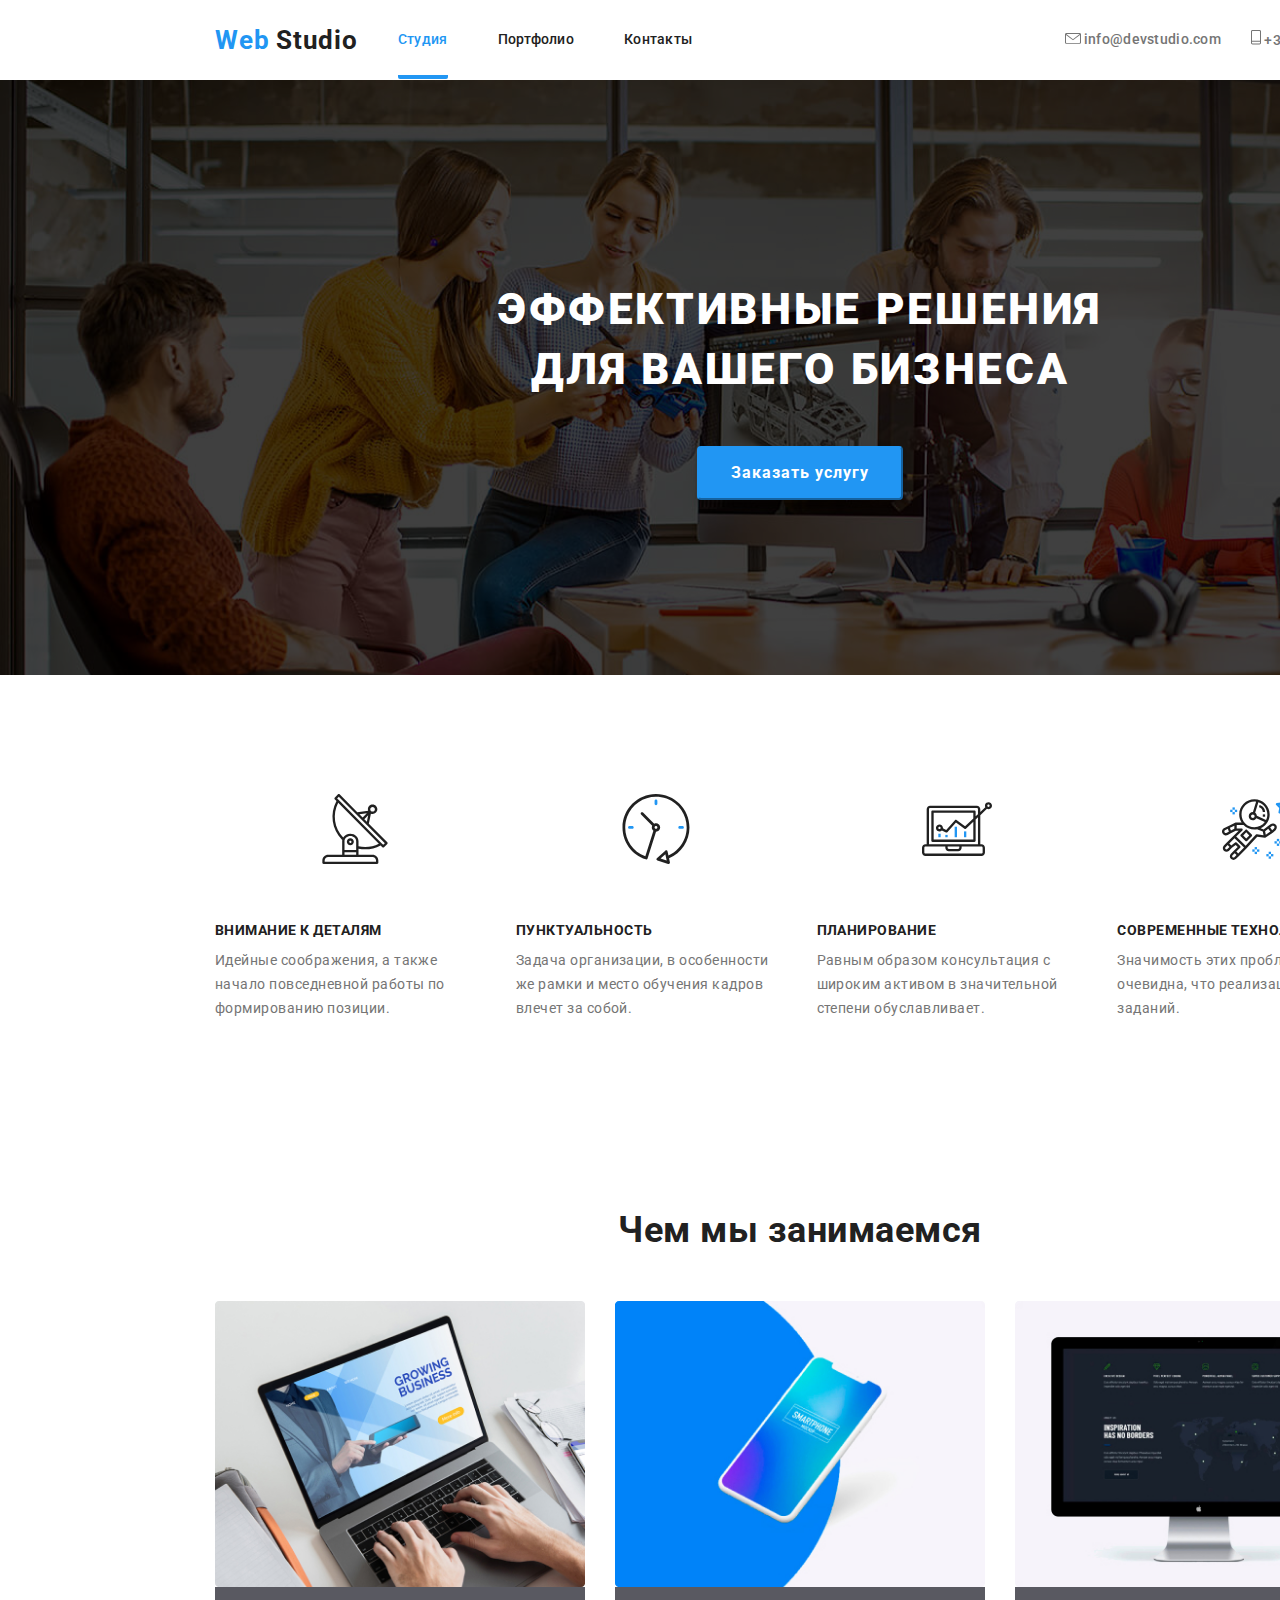
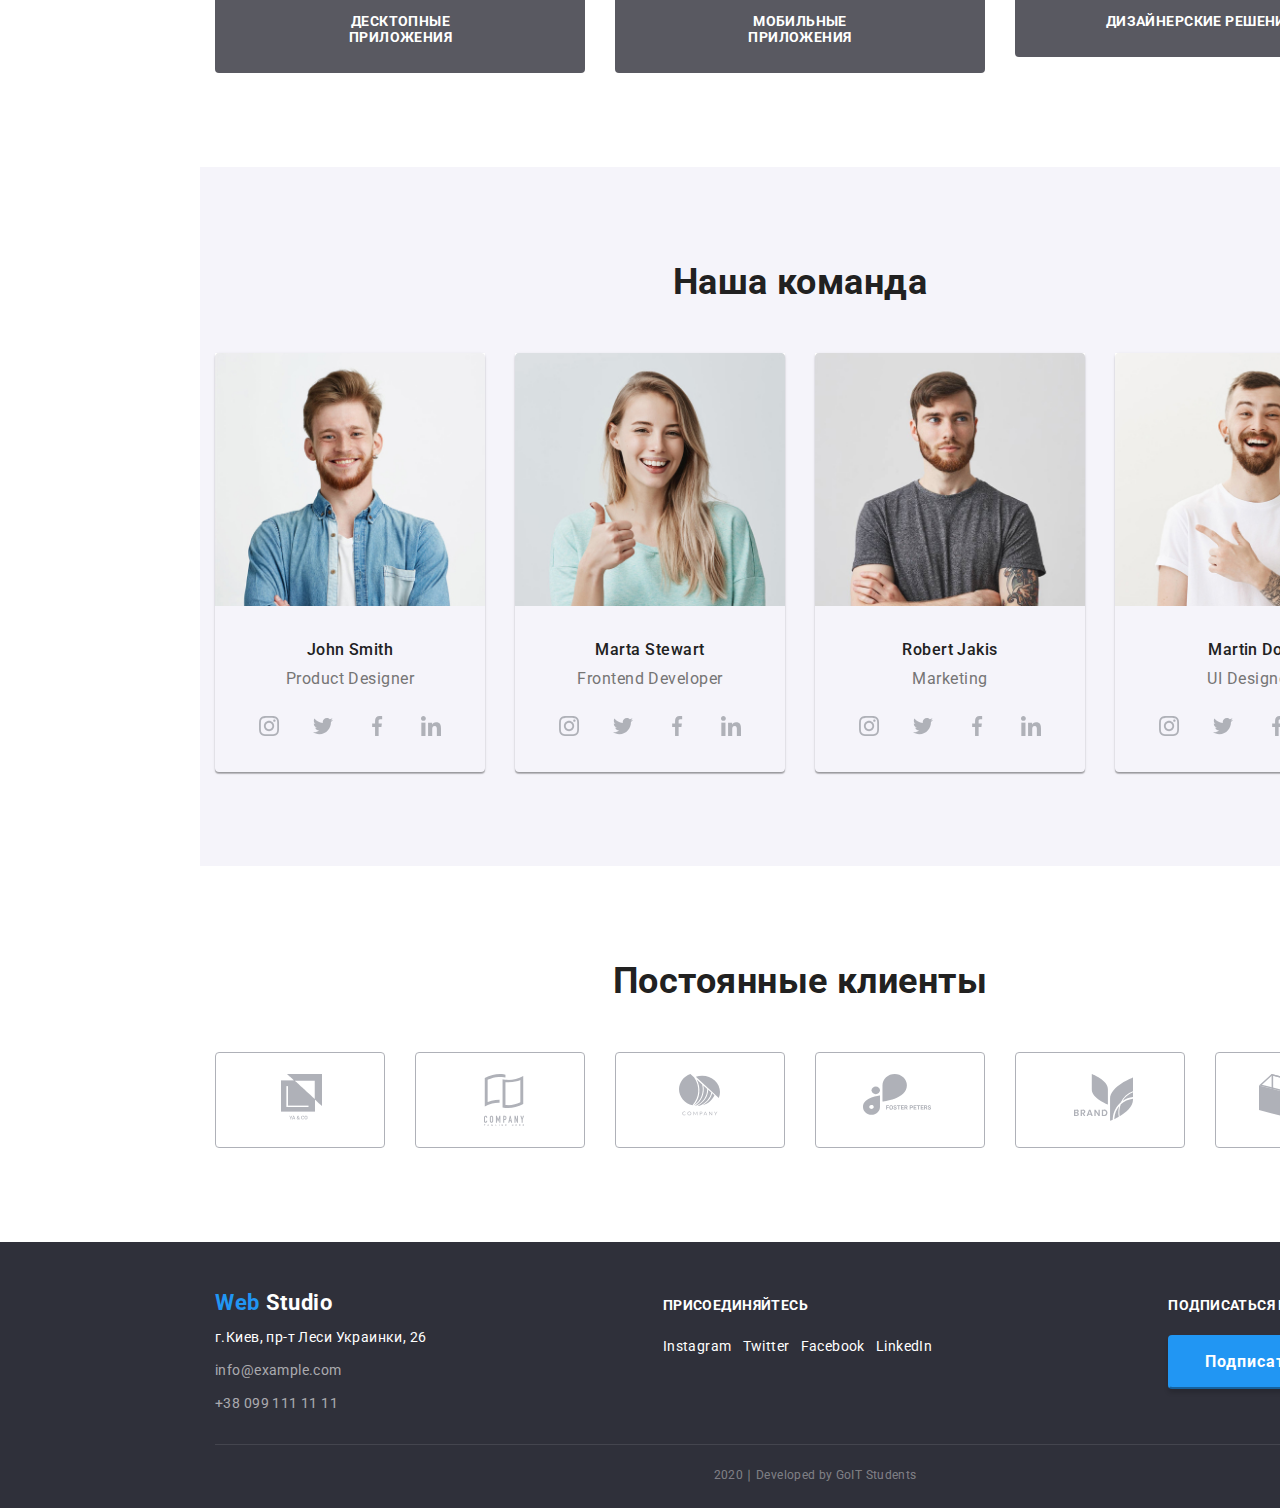
==== index.html @ 6ed309cd "Клонирует дз3" ====
<!DOCTYPE html>
<html lang="ru">
  <head>
    <meta charset="UTF-8" />
    <meta name="viewport" content="width=device-width, initial-scale=1.0" />
    <title>Web Studio v.1</title>
    <link
      href="https://fonts.googleapis.com/css2?family=Raleway:wght@700&family=Roboto:wght@400;500;700&display=swap"
      rel="stylesheet"
    />
    <link
      rel="stylesheet"
      href="https://cdnjs.cloudflare.com/ajax/libs/modern-normalize/0.6.0/modern-normalize.min.css"
    />
    <link rel="stylesheet" href="./css/common.css" />
    <link rel="stylesheet" href="./css/style.css" />
  </head>
  <body>
    <!--Шапка сайта-->
    <header>
      <nav class="header-nav">
        <a href="./index.html" class="header-logo">
          <span class="header-logo-web">Web</span
          ><span class="header-logo-studio"> Studio</span>
        </a>
        <ul class="site-nav">
          <li><a href="./index.html" class="link chosen-page">Студия</a></li>
          <li>
            <a href="./portfolio.html" class="link">Портфолио</a>
          </li>
          <li><a href="" class="link">Контакты</a></li>
        </ul>

        <ul class="contacts">
          <li>
            <a
              href="mailto:info@devstudio.com"
              class="contacts-link chosen-page"
            >
              <img src="./images/letter.svg" alt="емейл почта" width="16" />
              info@devstudio.com</a
            >
          </li>

          <li>
            <a href="tel:+380961111111" class="contacts-link">
              <img src="./images/phone.svg" alt="логотип телефона" width="10" />
              +38 096 111 11 11</a
            >
          </li>
        </ul>
      </nav>
    </header>
    <main class="page">
      <!-- Herou -->
      <section class="hero-section">
        <div class="hero-item">
          <h1 class="main-heading">
            Эффективные решения <br />
            для вашего бизнеса
          </h1>
          <button class="hero-button">Заказать услугу</button>
        </div>
      </section>
      <!-- About us-->
      <section class="section about-us-section">
        <h2 class="hidden">Наши преимущества</h2>
        <ul class="about-us-list">
          <li class="about-us-item">
            <div class="about-us-img-box">
              <img
                src="./images/antenna.svg"
                class="about-us-img"
                alt="спутниковая антена"
                width="70"
              />
            </div>
            <h3 class="third-heading">Внимание к деталям</h3>
            <p class="third-heading-par">
              Идейные соображения, а также начало повседневной работы по
              формированию позиции.
            </p>
          </li>
          <li class="about-us-item">
            <div class="about-us-img-box">
              <img
                src="./images/clock.svg"
                class="about-us-img"
                alt="часы"
                width="70"
              />
            </div>
            <h3 class="third-heading">Пунктуальность</h3>
            <p class="third-heading-par">
              Задача организации, в особенности же рамки и место обучения кадров
              влечет за собой.
            </p>
          </li>
          <li class="about-us-item">
            <div class="about-us-img-box">
              <img
                src="./images/diagram.svg"
                class="about-us-img"
                alt="Диаграма на экране ПК"
                width="70"
              />
            </div>
            <h3 class="third-heading">Планирование</h3>
            <p class="third-heading-par">
              Равным образом консультация с широким активом в значительной
              степени обуславливает.
            </p>
          </li>
          <li class="about-us-item">
            <div class="about-us-img-box">
              <img
                src="./images/astronaut.svg"
                class="about-us-img"
                alt="космонавт"
                width="70"
              />
            </div>
            <h3 class="third-heading">Современные технологии</h3>
            <p class="third-heading-par">
              Значимость этих проблем настолько очевидна, что реализация
              плановых заданий.
            </p>
          </li>
        </ul>
      </section>
      <!-- What are we doing?-->
      <section class="section wawd-secton">
        <h2 class="section-heading">Чем мы занимаемся</h2>
        <ul class="worklist">
          <li class="worklist-item">
            <a href=""
              ><img
                src="./images/pc-user.jpg"
                alt="пользователь за ноутбуком"
                width="370"
                class="our-work-img"
            /></a>
            <h3 class="our-work-heading first">Десктопные приложения</h3>
          </li>
          <li class="worklist-item">
            <a href=""
              ><img
                src="./images/smartphone.jpg"
                alt="смартфон"
                width="370"
                class="our-work-img"
            /></a>
            <h3 class="our-work-heading second">Мобильные приложения</h3>
          </li>
          <li class="worklist-item">
            <a href=""
              ><img
                src="./images/monitor-screen.jpg"
                alt="экран компьютера"
                width="370"
                class="our-work-img"
            /></a>
            <h3 class="our-work-heading third">Дизайнерские решения</h3>
          </li>
        </ul>
      </section>
      <!-- Out team-->
      <section class="team-section section">
        <h2 class="section-heading">Наша команда</h2>
        <ul class="team-section-box">
          <li>
            <img
              src="./images/john-smith.jpg"
              alt="фото члена команды"
              width="270px"
            />
            <h3 class="team-member-name">John Smith</h3>
            <p class="team-member-position">Product Designer</p>
            <ul class="social-links-box">
              <li>
                <a href=""
                  ><img
                    class="team-social-link-img"
                    src="./images/instagram.svg"
                    alt="логотип инстаграмма"
                    width="44"
                /></a>
              </li>
              <li>
                <a href=""
                  ><img
                    class="team-social-link-img"
                    class="team-social-link-img"
                    class="team-social-link-img"
                    src="./images/twitter.svg"
                    alt="логотип твиттера"
                    width="44"
                /></a>
              </li>
              <li>
                <a href=""
                  ><img
                    class="team-social-link-img"
                    src="./images/facebook.svg"
                    alt="логотип фейсбука"
                    width="44"
                /></a>
              </li>
              <li>
                <a href=""
                  ><img
                    class="team-social-link-img"
                    src="./images/linkedin.svg"
                    alt="логотип линкедина"
                    width="44"
                /></a>
              </li>
            </ul>
          </li>
          <li>
            <img
              src="./images/marta-stewart.jpg"
              alt="фото члена команды"
              width="270px"
            />
            <h3 class="team-member-name">Marta Stewart</h3>
            <p class="team-member-position">Frontend Developer</p>
            <ul class="social-links-box">
              <li>
                <a href=""
                  ><img
                    class="team-social-link-img"
                    class="team-social-link-img"
                    class="team-social-link-img"
                    src="./images/instagram.svg"
                    alt="логотип инстаграмма"
                    width="44"
                /></a>
              </li>
              <li>
                <a href=""
                  ><img
                    class="team-social-link-img"
                    class="team-social-link-img"
                    class="team-social-link-img"
                    src="./images/twitter.svg"
                    alt="логотип твиттера"
                    width="44"
                /></a>
              </li>
              <li>
                <a href=""
                  ><img
                    class="team-social-link-img"
                    class="team-social-link-img"
                    class="team-social-link-img"
                    src="./images/facebook.svg"
                    alt="логотип фейсбука"
                    width="44"
                /></a>
              </li>
              <li>
                <a href=""
                  ><img
                    class="team-social-link-img"
                    class="team-social-link-img"
                    class="team-social-link-img"
                    src="./images/linkedin.svg"
                    alt="логотип линкедина"
                    width="44"
                /></a>
              </li>
            </ul>
          </li>
          <li>
            <img
              src="./images/robert-jakis.jpg"
              alt="фото члена команды"
              width="270px"
            />
            <h3 class="team-member-name">Robert Jakis</h3>
            <p class="team-member-position">Marketing</p>
            <ul class="social-links-box">
              <li>
                <a href=""
                  ><img
                    class="team-social-link-img"
                    class="team-social-link-img"
                    src="./images/instagram.svg"
                    alt="логотип инстаграмма"
                    width="44"
                /></a>
              </li>
              <li>
                <a href=""
                  ><img
                    class="team-social-link-img"
                    class="team-social-link-img"
                    src="./images/twitter.svg"
                    alt="логотип твиттера"
                    width="44"
                /></a>
              </li>
              <li>
                <a href=""
                  ><img
                    class="team-social-link-img"
                    class="team-social-link-img"
                    src="./images/facebook.svg"
                    alt="логотип фейсбука"
                    width="44"
                /></a>
              </li>
              <li>
                <a href=""
                  ><img
                    class="team-social-link-img"
                    class="team-social-link-img"
                    src="./images/linkedin.svg"
                    alt="логотип линкедина"
                    width="44"
                /></a>
              </li>
            </ul>
          </li>
          <li>
            <img
              src="./images/martin-doe.jpg"
              alt="фото члена команды"
              width="270px"
            />
            <h3 class="team-member-name">Martin Doe</h3>
            <p class="team-member-position">UI Designer</p>
            <ul class="social-links-box">
              <li>
                <a href=""
                  ><img
                    class="team-social-link-img"
                    src="./images/instagram.svg"
                    alt="логотип инстаграмма"
                    width="44"
                /></a>
              </li>
              <li>
                <a href=""
                  ><img
                    class="team-social-link-img"
                    src="./images/twitter.svg"
                    alt="логотип твиттера"
                    width="44"
                /></a>
              </li>
              <li>
                <a href=""
                  ><img
                    class="team-social-link-img"
                    src="./images/facebook.svg"
                    alt="логотип фейсбука"
                    width="44"
                /></a>
              </li>
              <li>
                <a href=""
                  ><img
                    class="team-social-link-img"
                    src="./images/linkedin.svg"
                    alt="логотип линкедина"
                    width="44"
                /></a>
              </li>
            </ul>
          </li>
        </ul>
      </section>
      <!-- Our clients-->
      <section class="section clients-section">
        <h2 class="section-heading">Постоянные клиенты</h2>
        <ul class="clients-box">
          <li>
            <a href="" class="ya-co-client-href"
              ><img
                src="./images/ya-co-logo.png"
                class="client-img"
                alt="логотип компании ya-co"
                width="45"
            /></a>
          </li>
          <li>
            <a href="" class="tagline-client-href"
              ><img
                src="./images/tagline-company.svg"
                class="client-img"
                alt="логотип компании tagline"
                width="40"
            /></a>
          </li>
          <li>
            <a href="" class="unnamed-client-href"
              ><img
                src="./images/unnamed-company.svg"
                class="client-img"
                alt="логотип неизвестной компании"
                width="41"
            /></a>
          </li>
          <li>
            <a href="" class="foster-client-href"
              ><img
                src="./images/foster-peters-logo.svg"
                class="client-img"
                alt="логотип компании foster"
                width="82"
                height="41"
            /></a>
          </li>
          <li>
            <a href="" class="brand-client-href"
              ><img
                src="./images/brand-logo.svg"
                class="client-img"
                alt="логотип компании brand"
                width="59"
            /></a>
          </li>
          <li>
            <a href="" class="rag-line-client-href"
              ><img
                src="./images/rag-line-logo.svg"
                class="client-img"
                alt=" логотип компании tag-line"
                width="88"
            /></a>
          </li>
        </ul>
      </section>
    </main>

    <!-- footer section-->
    <footer class="footer">
      <div class="section">
        <h2 class="hidden">Наши контакты и социальные сети</h2>
        <div class="footer-boxes">
          <div class="footer-boxes-item">
            <a href="./index.html" class="footer-logo">
              <span class="footer-logo-web">Web</span
              ><span class="footer-logo-studio"> Studio</span>
            </a>

            <address class="address">
              г.Киев, пр-т Леси Украинки, 26<br />
              <a href="mailto:info@example.com" class="footer-contacts"
                >info@example.com</a
              >
              <br />
              <a href="tel:+380991111111" class="footer-contacts"
                >+38 099 111 11 11</a
              >
            </address>
          </div>

          <div class="footer-boxes-item">
            <b class="footer-action-request">Присоединяйтесь</b>
            <ul class="address footer-links">
              <li>
                <a href="" class="social-link" aria-label="Ссылка на Инстаграмм"
                  >Instagram</a
                >
              </li>
              <li>
                <a href="" class="social-link" aria-label="Ссылка на Твиттер"
                  >Twitter</a
                >
              </li>
              <li>
                <a href="" class="social-link" aria-label="Ссылка на Фейсбук"
                  >Facebook</a
                >
              </li>
              <li>
                <a href="" class="social-link" aria-label="Ссылка на ЛинкедИн"
                  >LinkedIn</a
                >
              </li>
            </ul>
          </div>

          <div class="footer-boxes-item">
            <b class="footer-action-request">Подписаться на рассылку</b>
            <!-- <a href="" class="button footer-button">Подписаться</a> -->
            <button class="footer-button">
              <div class="footer-btn-box">
                <p class="footer-btn-text">Подписаться</p>
                <img
                  src="./images/logo-send.svg"
                  alt="логотип телеграмма"
                  width="24px"
                  class="telegram-logo"
                />
              </div>
            </button>
          </div>
        </div>
        <p class="copyright copyright-box">
          2020 &#8739; Developed by GoIT Students
        </p>
      </div>
    </footer>
  </body>
</html>
---- css/common.css ----
html {
  box-sizing: border-box;
  width: 1600px;
  margin-right: auto;
  margin-left: auto;
}

*,
*::before,
*::after {
  box-sizing: inherit;
}

:root {
  --primaty-text-color: #212121;
  --second-text-color: #757575;
  --accent-color: #2196f3;
  --background-primaty-color: #e5e5e5;
  --background-second-color: #f5f4fa;
  --white: #ffffff;
  --footer-background: #2f303a;
  --icons-color: #afb1b8;
}

h1,
h2,
h3,
h4,
h5,
h6,
p,
ul {
  margin: 0;
  padding: 0;
}

.hidden {
  display: none;
}

/* разметка для хедера */
.site-nav .link {
  color: var(--primaty-text-color);
}

.contacts-link, .site-nav .link {
 padding-top: 32px;
  padding-bottom: 32px;
}

.site-nav .link:hover,
.site-nav .link:focus {
  color: var(--accent-color);
}

.link {
  text-decoration: none;
}

.header-nav {
  display: flex;
  width: 1200px;
  margin-left: auto;
  margin-right: auto;
  padding-left: 15px;
  padding-right: 15px;
}

.contacts .contacts-link {
  color: var(--second-text-color);
  text-decoration: none;
}

.site-nav,
.contacts {
  display: flex;
  align-items: center;

  font-family: Roboto, sans-serif;
  font-style: normal;
  font-weight: 500;
  font-size: 14px;
  line-height: 1.14;
  letter-spacing: 0.02em;

}
.contacts {
  margin-left: auto;
}

.site-nav {
  margin-left: 40px;
}

.site-nav li:not(:last-child) {
  margin-right: 50px;
}

.contacts .contacts-link:hover,
.contacts .contacts-link:focus {
  color: var(--accent-color);
}

.contacts li:first-child {
  margin-right: 30px;
}
.header-logo {
  margin: 25px 0 24px 0px;
  text-decoration: none;
}

.header-logo-web,
.header-logo-studio {
  font-style: normal;
  font-family: Roboto, sans-serif;
  font-weight: bold;
  font-size: 26px;
  line-height: 1.19;
  letter-spacing: 0.03em;
}

.header-logo-web {
  color: var(--accent-color);
}
.header-logo-studio {
  color: var(--primaty-text-color);
}

.link.chosen-page {
  color: var(--accent-color);
  border-bottom: 4px solid var(--accent-color);
  border-width: width: 60px;;
  border-radius: 2px;
  padding-bottom: 28px;
}

/* Footer */


/* LOGO */
.footer-logo {
  display: inline-block;
  margin-bottom: 10px;
  text-decoration: none;
}

.footer-logo-web,
.footer-logo-studio {
  font-style: normal;
  font-family: Roboto, sans-serif;
  font-weight: bold;
  font-size: 22px;
  line-height: 1.18;
  letter-spacing: 0.03em;
}

.footer-logo-web {
  color: var(--accent-color);
}
.footer-logo-studio {
  color: var(--white)
}

.footer {
  color: #ffffff;
  background-color: var(--footer-background);
}

.footer-contacts {
  display: inline-block;
  color: rgba(255, 255, 255, 0.6);
  text-decoration: none;
  font-style: normal;
   margin-top: 9px;
}

.footer-contacts:hover,
.footer-contacts:focus {
  color: var(--accent-color);
}

.address {
  text-decoration: none;

  font-family: Roboto, sans-serif;
  font-style: normal;
  font-size: 14px;
  line-height: 1.71;
  letter-spacing: 0.03em;
}

.footer-action-request {
  display: block;
  margin-bottom: 21px;

  font-family: Roboto, sans-serif;
  font-style: normal;
  font-weight: bold;
  font-size: 14px;
  line-height: 1.14;
  letter-spacing: 0.03em;
  text-transform: uppercase;
}

.footer-action-request:last-child {
 margin-left: 10px;
}
.social-link {
  color: var(--white);
  text-decoration: none;
}
.social-link:hover,
.social-link:focus {
  color: var(--accent-color);
}

.footer-boxes {
  display: flex;
  padding-bottom: 28px;
  padding-top: 48px;

  align-items: baseline;
  justify-content: space-between;
}

.footer-links {
  display: flex;
  text-align: center;
}

.footer-links > li:not(:last-child) {
  margin-right: 11px;
}

/* footer form */
.footer-form {
  display: flex;
}

.footer-from
.footer-input-filed {
  height: 50px;
}

.footer-input-filed {
  margin-right: 12px;
  width: 270px;
}

/* Кнопка подписаться */

.button {
  background-color: var(--accent-color);
  color: var(--white);
}

.footer-button {
  padding-left: 35px;
  padding-right: 35px;
  text-align: center;

  font-family: Roboto, sans-serif;
  font-style: normal;
  font-weight: bold;
  font-size: 16px;
  line-height: 1.88;
  text-decoration: none;
  letter-spacing: 0.06em;

  border-radius: 4px;
  color: var(--white);
  background: var(--accent-color);
  box-shadow: 0px 4px 4px rgba(0, 0, 0, 0.15);
  border-color: var(--accent-color);
}

.footer-button:hover,
.footer-button:focus {
  border-color: var(--accent-color);
  background: var(--footer-background);
  color: var(--accent-color);
  cursor: pointer;
}

.telegram-logo {
  display: inline-block;
  margin-left: 10px;
  /* margin-top: 5px; */
}

.footer-btn-text{
  display: inline-block;
}

.footer-btn-box {
  display: flex;
  padding-top: 9px;
  padding-bottom: 9px;
}

/* Раздел копирайте */
.copyright {
  color: rgba(255, 255, 255, 0.4);
  padding-bottom: 21px;
  padding-top: 18px;

  font-family: Roboto, sans-serif;
  font-style: normal;
  font-size: 12px;
  line-height: 2;
  text-align: center;
  letter-spacing: 0.03em;
}

.copyright-box {
  width: 1200px;
  padding-left: 15px;
  padding-right: 15px;
  border-top: 1px solid rgba(255, 255, 255, 0.1);
}
---- css/style.css ----
ul {
  list-style: none;
}

.page {
  color: var(--primaty-text-color);

  font-family: Roboto, sans-serif;
  font-style: normal;
  font-weight: normal;
  letter-spacing: 0.03em;
}

.button {
  background-color: var(--accent-color);
  color: var(--white);
}

.section {
  width: 1200px;
  margin-left: auto;
  margin-right: auto;
  padding-left: 15px;
  padding-right: 15px;
}

/* H1 */
.hero-item {
  padding-top: 200px;
  padding-bottom: 175px;
}

.main-heading {
  margin-bottom: 46px;

  font-style: normal;
  font-weight: 900;
  font-size: 44px;
  line-height: 1.36;

  text-align: center;
  letter-spacing: 0.06em;
  text-transform: uppercase;

  color: #ffffff;
}

.hero-section {
  width: 100%;
  text-align: center;
  margin-left: auto;
  margin-right: auto;

  background-image: url(../images/Header-img.jpg);
  box-shadow: 0 0 0 300px rgba(0, 0, 0, 0.75) inset;
  background-blend-mode: overlay;
}

.hero-button {
  padding: 10px 32px;

  font-weight: bold;
  font-size: 16px;
  line-height: 1.88;
  text-decoration: none;
  letter-spacing: 0.06em;

  border-radius: 4px;
  color: var(--white);
  background: var(--accent-color);
  box-shadow: 0px 4px 4px rgba(0, 0, 0, 0.15);
  border-color: var(--accent-color);
}

.hero-button:hover,
.hero-button:focus {
  border-color: var(--white);
  background: var(--background-second-color);
  color: var(--accent-color);
  cursor: pointer;
}

/* H2 */
.section-heading {
  margin-bottom: 50px;

  font-weight: bold;
  font-size: 36px;
  line-height: 42px;
  text-align: center;
}

/* H3 */
.third-heading,
.our-work-heading {
  font-weight: bold;
  font-size: 14px;
  line-height: 1.14;
  text-transform: uppercase;
}

.third-heading-par,
.team-member-position {
  color: var(--second-text-color);
}

.third-heading-par {
  font-size: 14px;
  line-height: 1.71;
}

.team-member-position,
.team-member-name {
  font-size: 16px;
  line-height: 1.19;
  text-align: center;
}

.team-section {
  background: var(--background-second-color);
}

/* about us section */
.about-us-section {
  padding-top: 94px;
  padding-bottom: 94px;
}

.about-us-list {
  display: flex;
  justify-content: space-between;
}

.about-us-item {
  width: calc((100% - 87px) / 4);
  /* width: 278px; */
}

.about-us-item .third-heading {
  margin-top: 30px;
  margin-bottom: 10px;
}

.about-us-item:not(:last-child) {
  margin-right: 30px;
}

.about-us-img-box {
  padding: 25px 105px;
}
/* What we are doing */

.worklist {
  display: flex;
  text-align: center;
}
.worklist-item {
  /* width: calc((100% - 60px) / 3); */
  border-radius: 4px;
}

.worklist-item:not(:last-child) {
  margin-right: 30px;
}

.our-work-heading {
  color: var(--white);
  background: rgba(47, 48, 58, 0.8);
  border-bottom-left-radius: 4px;
  border-bottom-right-radius: 4px;
  letter-spacing: 0.03em;
}

.our-work-heading.first {
  padding: 27px 82px 27px 83px;
}
.our-work-heading.second {
  padding: 27px 85px;
}
.our-work-heading.third {
  padding: 27px 90px;
}

.wawd-secton {
  padding-top: 94px;
  padding-bottom: 94px;
}

.our-work-img {
  display: block;
}

/* Our team section */

.team-section-box {
  display: flex;
  padding-bottom: 94px;
}

.team-section-box > li {
  box-shadow: 0px 2px 1px rgba(0, 0, 0, 0.2), 0px 1px 1px rgba(0, 0, 0, 0.14),
    0px 1px 3px rgba(0, 0, 0, 0.12);
  border-radius: 4px;
}

.team-section-box > li {
  width: calc((100% - 90px) / 4);
}

.team-section-box > li:not(:last-child) {
  margin-right: 30px;
}
.social-links-box {
  display: flex;
  justify-content: center;
  padding-bottom: 24px;
}

.social-links-box li:hover {
  background-color: var(--accent-color);
  border: 1px solid outset;
  border-radius: 30px;
}

.social-links-box li:not(:last-child) {
  margin-right: 10px;
}

.team-member-name {
  font-weight: 500;
  margin-top: 30px;
  margin-bottom: 10px;
}

.team-member-position {
  margin-bottom: 16px;
}

.team-section .section-heading {
  padding-top: 94px;
}

/* OUR CLIENTS */

.clients-section .section-heading {
  padding-top: 94px;
}

.clients-box {
  display: flex;
  padding-bottom: 94px;
}
.clients-box > li {
  width: calc((100% - 150px) / 6);
  border: 1px solid #afb1b8;
  border-radius: 4px;
}
.clients-box li:not(:last-child) {
  margin-right: 30px;
}

.clients-box > li:hover {
  border: 1px solid var(--accent-color);
}

.team-social-link-img {
  display: block;
}

/* Коробочки для логотипов наших клиентов */

.clients-box a {
  display: block;
  padding-top: 21px;
  padding-bottom: 21px;
}
.clients-box img {
  display: block;
}
.ya-co-client-href {
  padding-left: 65px;
  padding-right: 66px;
}

.tagline-client-href {
  padding-left: 68px;
  padding-right: 67px;
}
.unnamed-client-href {
  padding-left: 63px;
  padding-right: 71px;
}
.foster-client-href {
  padding-left: 47px;
  padding-right: 46px;
}
.brand-client-href {
  padding-left: 58px;
  padding-right: 58px;
}

.rag-line-client-href {
  padding-left: 43px;
  padding-right: 43px;
}
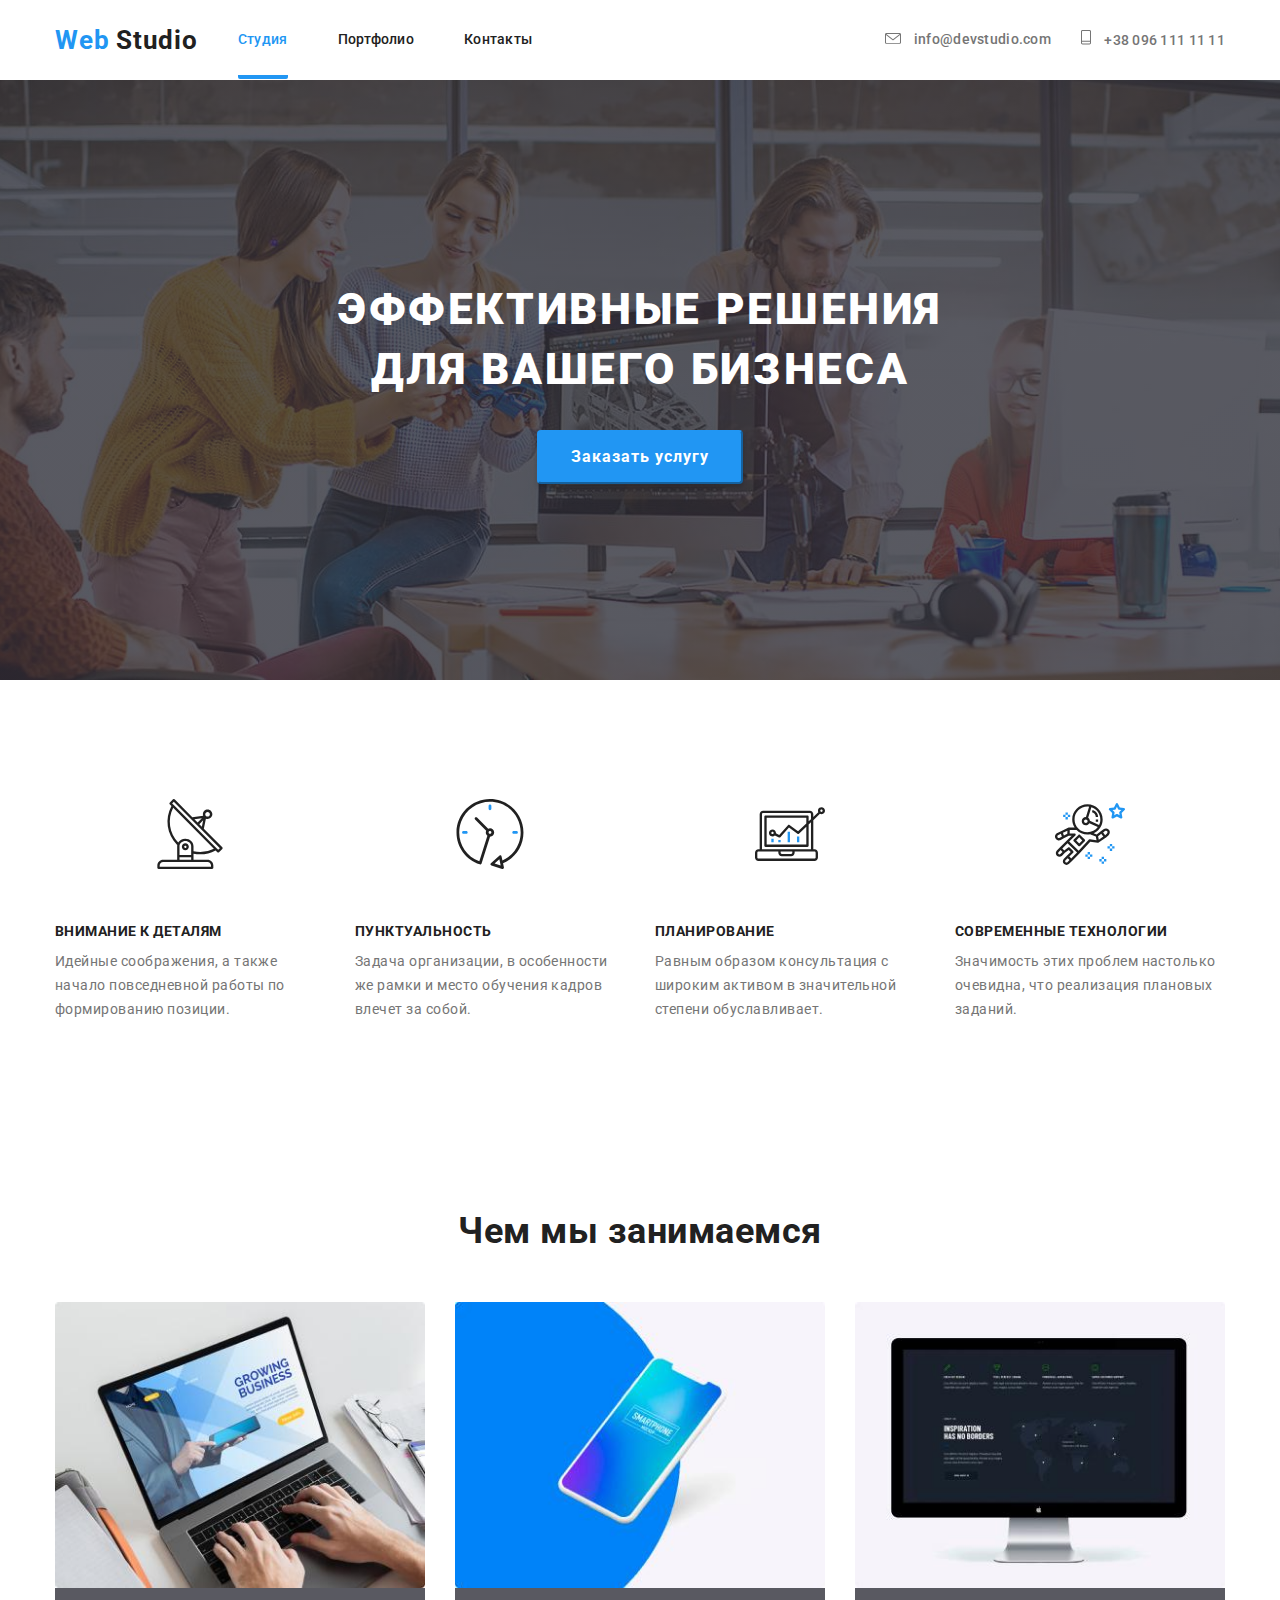
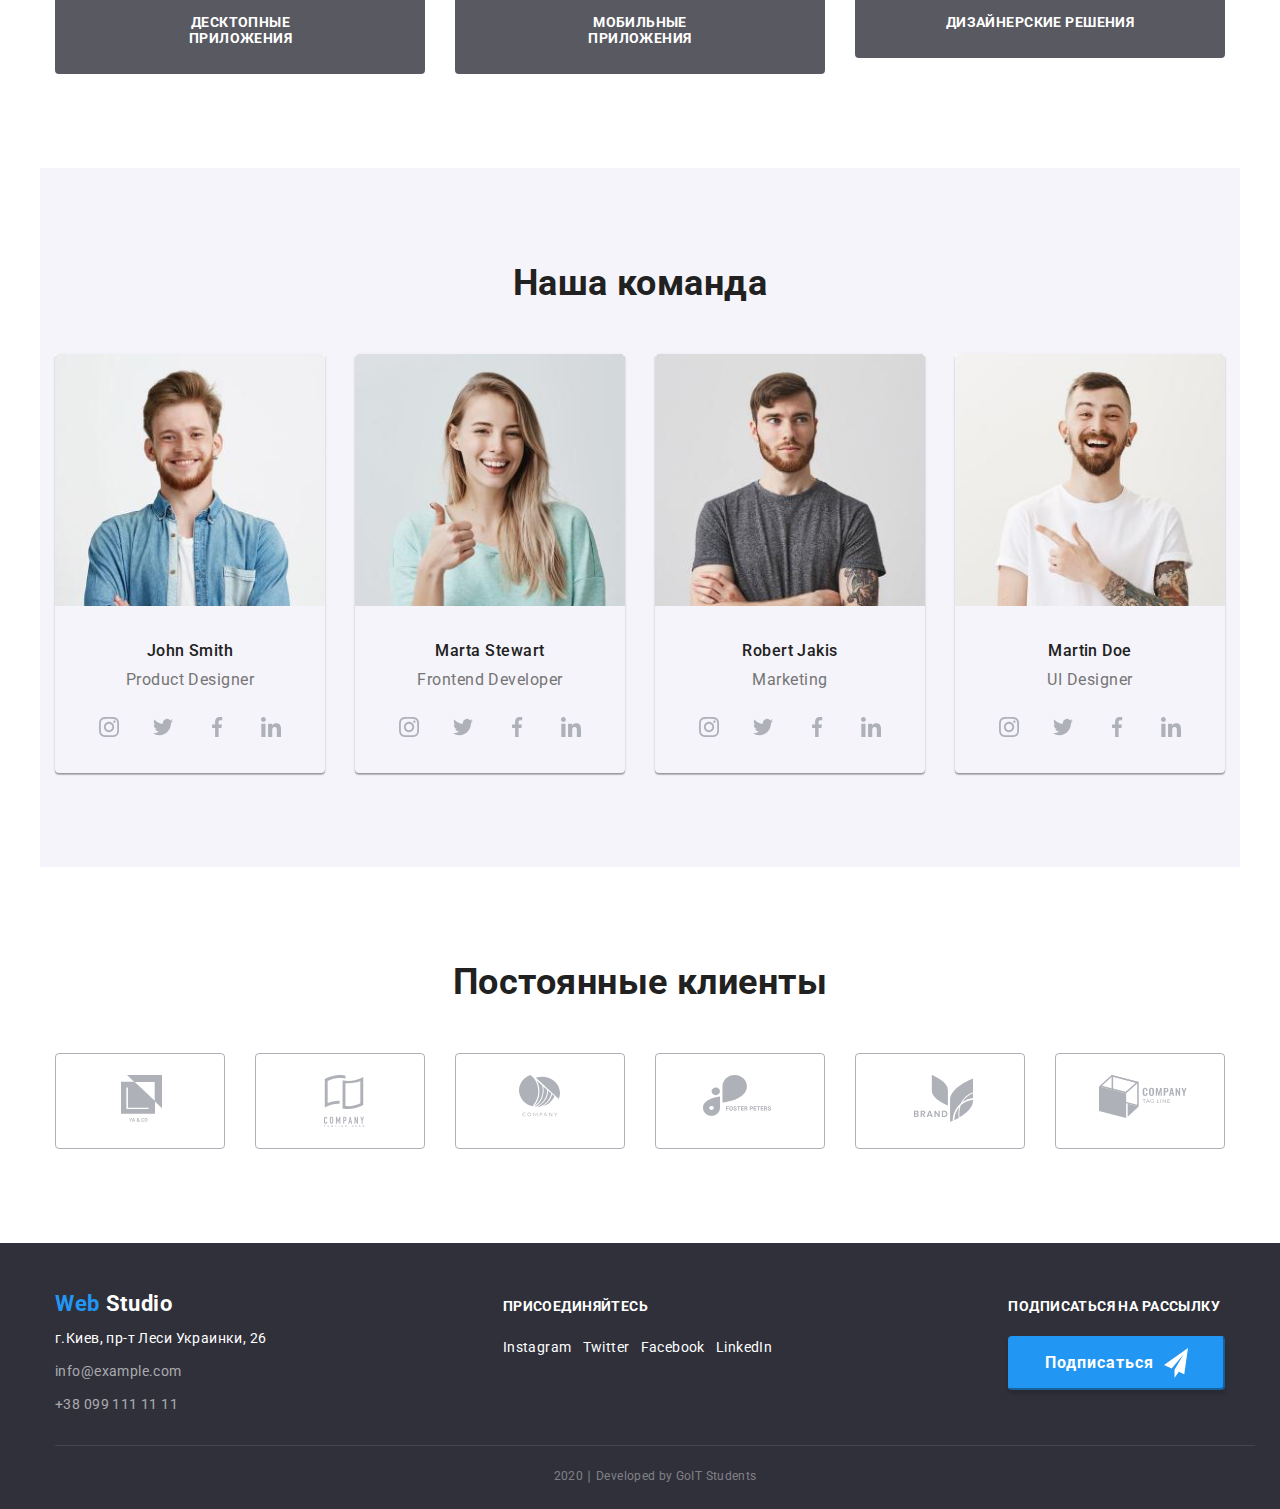
==== commit e7166f99: "добавляет сделаные иконки и фон для хедера, героя и секции преимуществ" ====
--- a/index.html
+++ b/index.html
@@ -35,16 +35,14 @@
           <li>
             <a
               href="mailto:info@devstudio.com"
-              class="contacts-link chosen-page"
+              class="contacts-link email-logo"
             >
-              <img src="./images/letter.svg" alt="емейл почта" width="16" />
               info@devstudio.com</a
             >
           </li>
 
           <li>
-            <a href="tel:+380961111111" class="contacts-link">
-              <img src="./images/phone.svg" alt="логотип телефона" width="10" />
+            <a href="tel:+380961111111" class="contacts-link phone-logo">
               +38 096 111 11 11</a
             >
           </li>
@@ -67,60 +65,60 @@
         <h2 class="hidden">Наши преимущества</h2>
         <ul class="about-us-list">
           <li class="about-us-item">
-            <div class="about-us-img-box">
+            <!-- <div class="about-us-img-box">
               <img
                 src="./images/antenna.svg"
                 class="about-us-img"
                 alt="спутниковая антена"
                 width="70"
               />
-            </div>
-            <h3 class="third-heading">Внимание к деталям</h3>
+            </div> -->
+            <h3 class="third-heading antenna">Внимание к деталям</h3>
             <p class="third-heading-par">
               Идейные соображения, а также начало повседневной работы по
               формированию позиции.
             </p>
           </li>
           <li class="about-us-item">
-            <div class="about-us-img-box">
+            <!-- <div class="about-us-img-box">
               <img
                 src="./images/clock.svg"
                 class="about-us-img"
                 alt="часы"
                 width="70"
               />
-            </div>
-            <h3 class="third-heading">Пунктуальность</h3>
+            </div> -->
+            <h3 class="third-heading clock">Пунктуальность</h3>
             <p class="third-heading-par">
               Задача организации, в особенности же рамки и место обучения кадров
               влечет за собой.
             </p>
           </li>
           <li class="about-us-item">
-            <div class="about-us-img-box">
+            <!-- <div class="about-us-img-box">
               <img
                 src="./images/diagram.svg"
                 class="about-us-img"
                 alt="Диаграма на экране ПК"
                 width="70"
               />
-            </div>
-            <h3 class="third-heading">Планирование</h3>
+            </div> -->
+            <h3 class="third-heading diagram">Планирование</h3>
             <p class="third-heading-par">
               Равным образом консультация с широким активом в значительной
               степени обуславливает.
             </p>
           </li>
           <li class="about-us-item">
-            <div class="about-us-img-box">
+            <!-- <div class="about-us-img-box">
               <img
                 src="./images/astronaut.svg"
                 class="about-us-img"
                 alt="космонавт"
                 width="70"
               />
-            </div>
-            <h3 class="third-heading">Современные технологии</h3>
+            </div> -->
+            <h3 class="third-heading astronaut">Современные технологии</h3>
             <p class="third-heading-par">
               Значимость этих проблем настолько очевидна, что реализация
               плановых заданий.
@@ -379,7 +377,7 @@
           <li>
             <a href="" class="ya-co-client-href"
               ><img
-                src="./images/ya-co-logo.png"
+                src="./images/ya-co-logo.svg"
                 class="client-img"
                 alt="логотип компании ya-co"
                 width="45"
--- a/css/common.css
+++ b/css/common.css
@@ -1,6 +1,6 @@
 html {
   box-sizing: border-box;
-  width: 1600px;
+  /* width: 1600px; */
   margin-right: auto;
   margin-left: auto;
 }
@@ -48,6 +48,35 @@
   padding-bottom: 32px;
 }
 
+.contacts-link::before {
+  display: inline-block;
+  content: "";
+   background-size: contain;
+  margin-right: 10px;
+  background-repeat: no-repeat;
+}
+
+/* мелкие значки письма и телефона в хедере около контактов */
+.email-logo::before {
+  width: 16px;
+  height: 11px;
+  background-image: url('../images/letter.svg');
+}
+
+.phone-logo::before {
+  width: 10px;
+  height: 15px;
+  background-image: url('../images/phone.svg');
+}
+/* костыль для эффекта ховера ковнерта и телефона в хедере */
+.email-logo:hover::before {
+  background-image: url('../images/letter-hover.svg');
+}
+
+.phone-logo:hover::before {
+  background-image: url('../images/phone-hover.svg');
+}
+
 .site-nav .link:hover,
 .site-nav .link:focus {
   color: var(--accent-color);
--- a/css/style.css
+++ b/css/style.css
@@ -27,11 +27,11 @@
 /* H1 */
 .hero-item {
   padding-top: 200px;
-  padding-bottom: 175px;
+  /*padding-bottom: 175px; */
 }
 
 .main-heading {
-  margin-bottom: 46px;
+  margin-bottom: 30px;
 
   font-style: normal;
   font-weight: 900;
@@ -46,14 +46,22 @@
 }
 
 .hero-section {
-  width: 100%;
+  max-width: 1600px;
+  height: 600px;
   text-align: center;
   margin-left: auto;
   margin-right: auto;
 
-  background-image: url(../images/Header-img.jpg);
-  box-shadow: 0 0 0 300px rgba(0, 0, 0, 0.75) inset;
-  background-blend-mode: overlay;
+  background-image: linear-gradient(
+      to right,
+      rgba(47, 48, 58, 0.8),
+      rgba(47, 48, 58, 0.8)
+    ),
+    url(../images/Header-img.jpg);
+
+  background-repeat: no-repeat;
+  background-position: center;
+  background-size: cover;
 }
 
 .hero-button {
@@ -109,6 +117,30 @@
   line-height: 1.71;
 }
 
+.third-heading::before {
+  display: block;
+  content: '';
+  width: 270px;
+  height: 120px;
+  margin-bottom: 30px;
+  margin-top: 0;
+  background-repeat: no-repeat;
+  background-position: center;
+}
+
+.antenna::before {
+  background-image: url(../images/antenna.svg);
+}
+.clock::before {
+  background-image: url(../images/clock.svg);
+}
+.diagram::before {
+  background-image: url(../images/diagram.svg);
+}
+.astronaut::before {
+  background-image: url(../images/astronaut.svg);
+}
+
 .team-member-position,
 .team-member-name {
   font-size: 16px;
@@ -137,7 +169,6 @@
 }
 
 .about-us-item .third-heading {
-  margin-top: 30px;
   margin-bottom: 10px;
 }
 
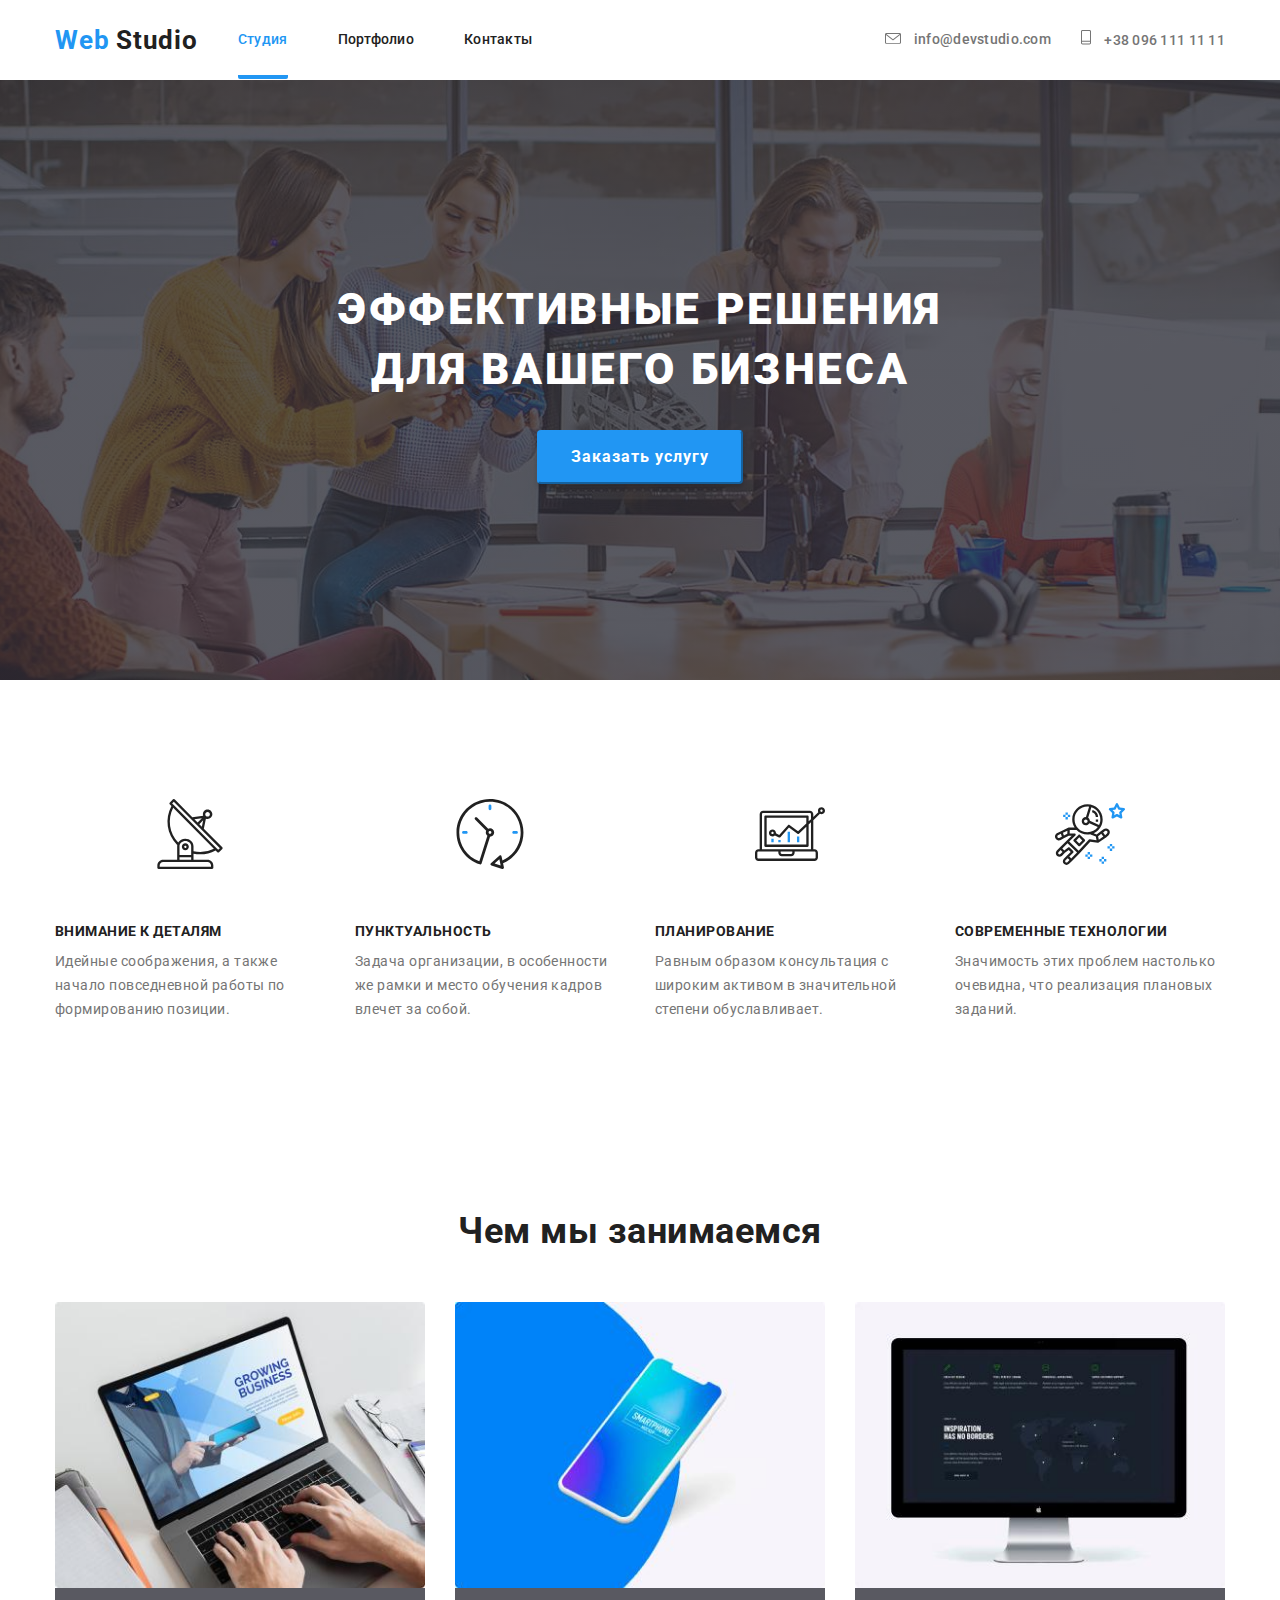
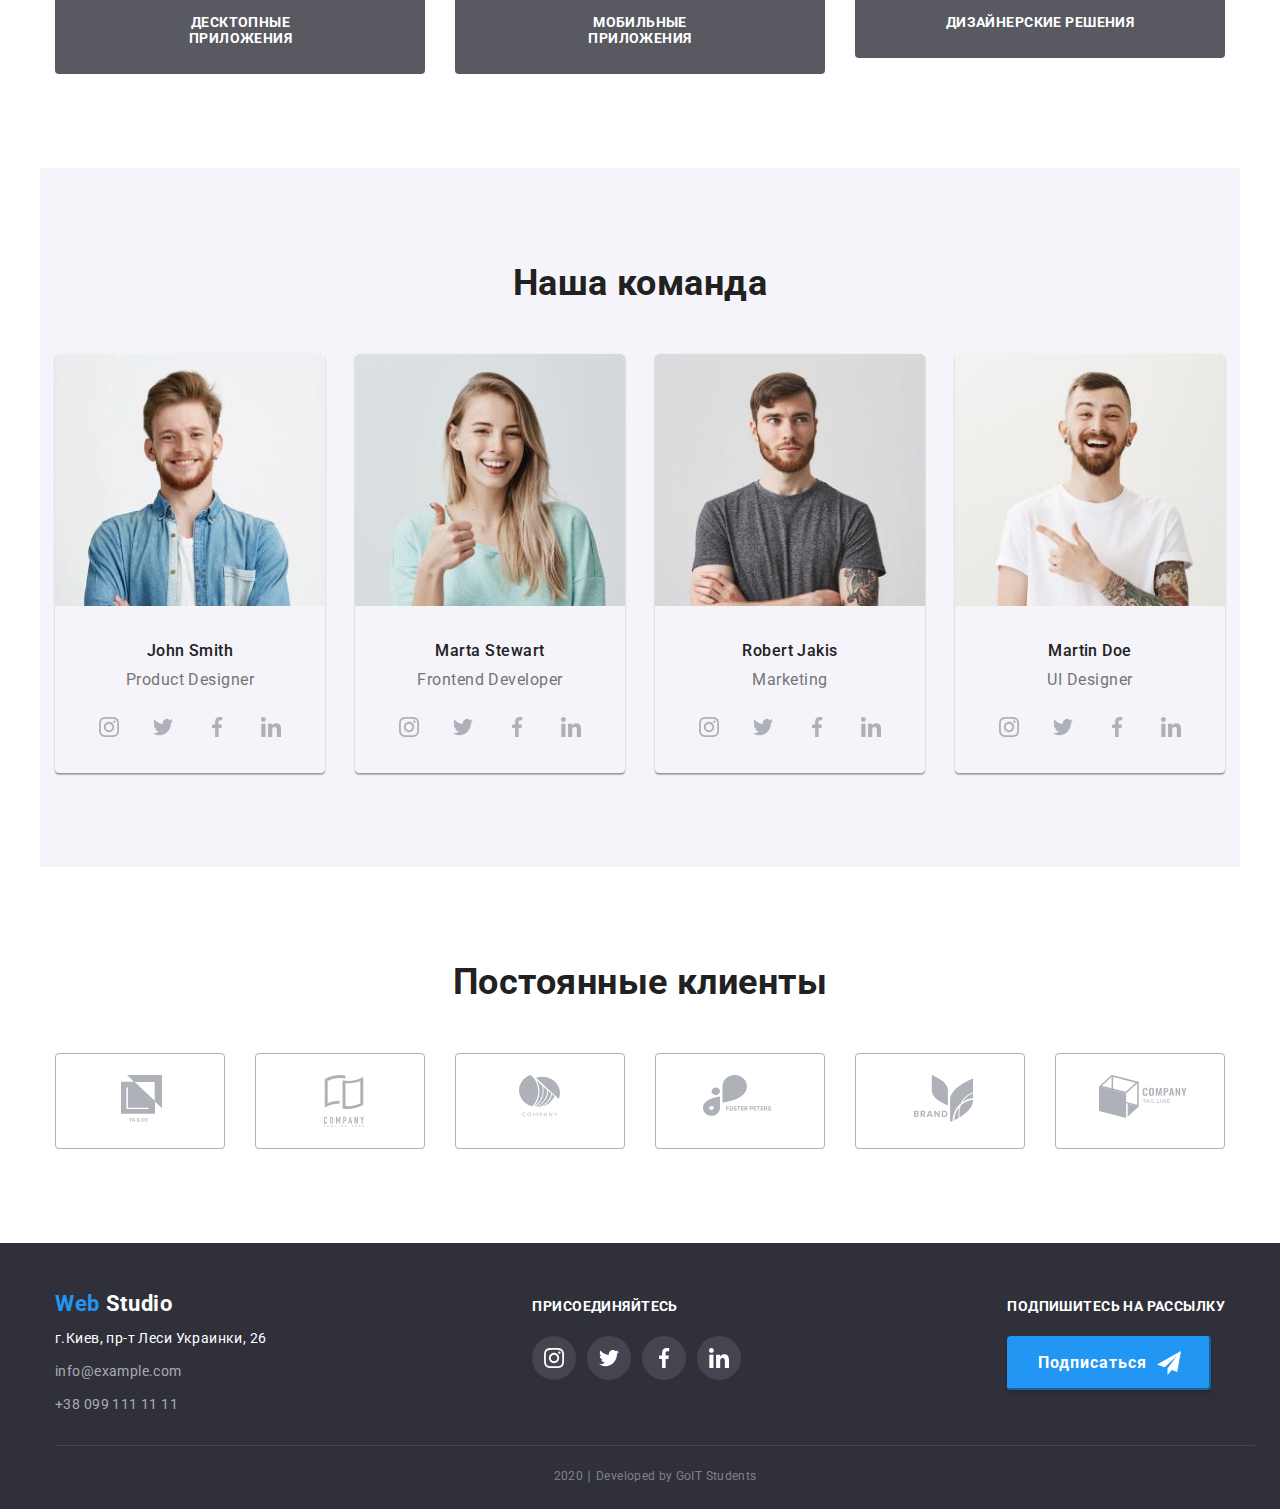
==== commit 7972b1ff: "меняет иконки в футере" ====
--- a/index.html
+++ b/index.html
@@ -460,41 +460,40 @@
             <b class="footer-action-request">Присоединяйтесь</b>
             <ul class="address footer-links">
               <li>
-                <a href="" class="social-link" aria-label="Ссылка на Инстаграмм"
-                  >Instagram</a
-                >
-              </li>
-              <li>
-                <a href="" class="social-link" aria-label="Ссылка на Твиттер"
-                  >Twitter</a
-                >
-              </li>
-              <li>
-                <a href="" class="social-link" aria-label="Ссылка на Фейсбук"
-                  >Facebook</a
-                >
-              </li>
-              <li>
-                <a href="" class="social-link" aria-label="Ссылка на ЛинкедИн"
-                  >LinkedIn</a
-                >
+                <a
+                  href=""
+                  class="social-link footer-inst"
+                  aria-label="Ссылка на Инстаграмм"
+                ></a>
+              </li>
+              <li>
+                <a
+                  href=""
+                  class="social-link footer-twitter"
+                  aria-label="Ссылка на Твиттер"
+                ></a>
+              </li>
+              <li>
+                <a
+                  href=""
+                  class="social-link footer-fb"
+                  aria-label="Ссылка на Фейсбук"
+                ></a>
+              </li>
+              <li>
+                <a
+                  href=""
+                  class="social-link footer-linkedin"
+                  aria-label="Ссылка на ЛинкедИн"
+                ></a>
               </li>
             </ul>
           </div>
 
           <div class="footer-boxes-item">
-            <b class="footer-action-request">Подписаться на рассылку</b>
-            <!-- <a href="" class="button footer-button">Подписаться</a> -->
+            <b class="footer-action-request">Подпишитесь на рассылку</b>
             <button class="footer-button">
-              <div class="footer-btn-box">
-                <p class="footer-btn-text">Подписаться</p>
-                <img
-                  src="./images/logo-send.svg"
-                  alt="логотип телеграмма"
-                  width="24px"
-                  class="telegram-logo"
-                />
-              </div>
+              <p class="footer-btn-text">Подписаться</p>
             </button>
           </div>
         </div>
--- a/css/common.css
+++ b/css/common.css
@@ -51,7 +51,7 @@
 .contacts-link::before {
   display: inline-block;
   content: "";
-   background-size: contain;
+  background-size: contain;
   margin-right: 10px;
   background-repeat: no-repeat;
 }
@@ -102,7 +102,7 @@
 
 .site-nav,
 .contacts {
-  display: flex;
+  display: inline-flex;
   align-items: center;
 
   font-family: Roboto, sans-serif;
@@ -165,7 +165,6 @@
 
 /* Footer */
 
-
 /* LOGO */
 .footer-logo {
   display: inline-block;
@@ -234,6 +233,8 @@
 .footer-action-request:last-child {
  margin-left: 10px;
 }
+
+
 .social-link {
   color: var(--white);
   text-decoration: none;
@@ -253,7 +254,7 @@
 }
 
 .footer-links {
-  display: flex;
+  display: inline-flex;
   text-align: center;
 }
 
@@ -261,6 +262,40 @@
   margin-right: 11px;
 }
 
+.social-link::after {
+  display: inline-block;
+content: "";
+width: 44px;
+height: 44px;
+background:  rgba(255, 255, 255, 0.1 );
+background-size: contain;
+background-position: center;
+background-repeat: no-repeat;
+border-radius: 50%;
+}
+
+.social-link:hover::after {
+  background-color: var(--accent-color);
+}
+
+.footer-inst::after {
+background-image: url(../images/instagram-for-footer.svg);
+background-size: 20px 20px;
+
+}
+.footer-fb::after {
+background-image: url(../images/facebook-for-footer.svg);
+background-size: 20px 20px;
+}
+.footer-twitter::after {
+background-image: url(../images/twitter-for-footer.svg);
+background-size: 20px 20px;
+
+}
+.footer-linkedin::after {
+  background-size: 20px 20px;
+background-image: url(../images/linkedin-for-footer.svg);
+}
 /* footer form */
 .footer-form {
   display: flex;
@@ -284,9 +319,13 @@
 }
 
 .footer-button {
-  padding-left: 35px;
-  padding-right: 35px;
-  text-align: center;
+  padding-left: 29px;
+  padding-right: 28px;
+  
+  display: inline-flex;
+  align-items: center;
+  padding-top: 10px;
+  padding-bottom: 10px;
 
   font-family: Roboto, sans-serif;
   font-style: normal;
@@ -311,23 +350,18 @@
   cursor: pointer;
 }
 
-.telegram-logo {
-  display: inline-block;
+.footer-button::after {
+  content: "";
+  background-image: url(../images/logo-send.svg);
+  background-size: contain;
+  background-repeat: no-repeat;
+  width: 24px;
+  height: 24px;
   margin-left: 10px;
-  /* margin-top: 5px; */
-}
-
-.footer-btn-text{
-  display: inline-block;
-}
-
-.footer-btn-box {
-  display: flex;
-  padding-top: 9px;
-  padding-bottom: 9px;
-}
-
-/* Раздел копирайте */
+  
+}
+
+/* Раздел копирайт */
 .copyright {
   color: rgba(255, 255, 255, 0.4);
   padding-bottom: 21px;
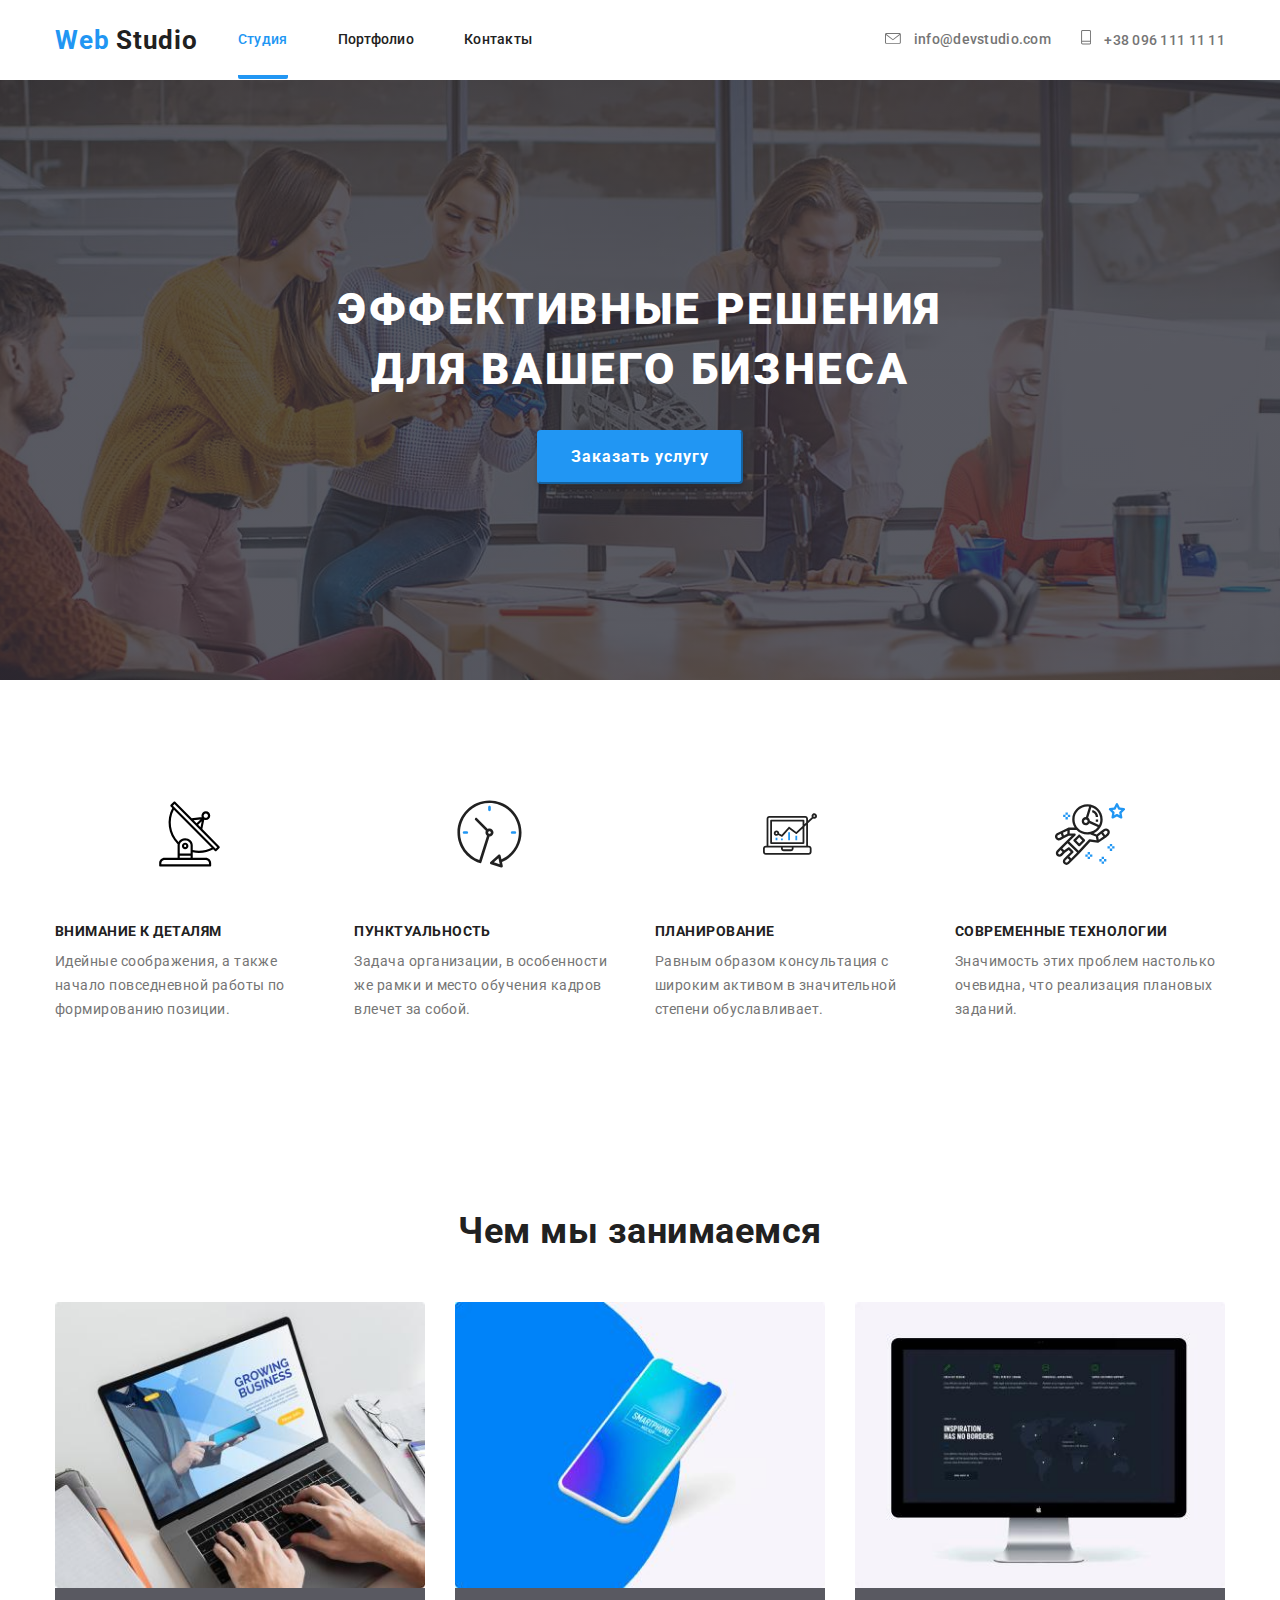
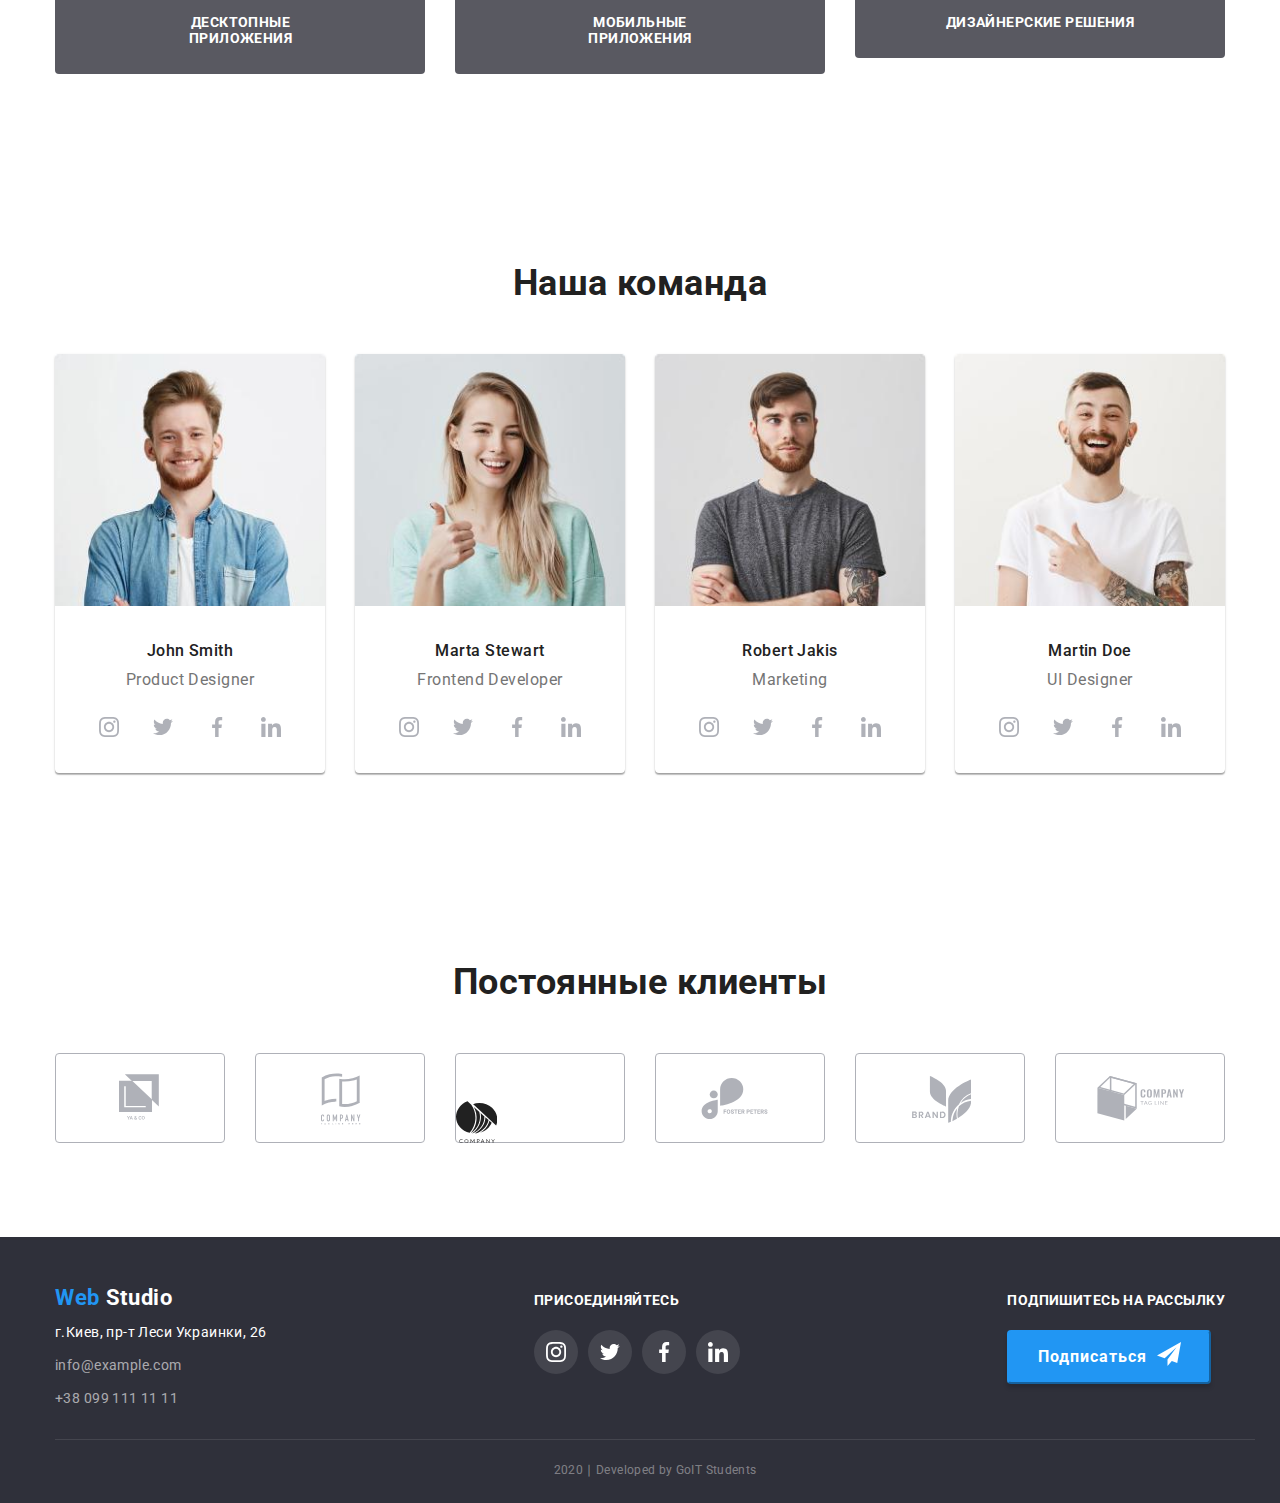
==== commit f7650a28: "добавляет спрайты иконок" ====
--- a/index.html
+++ b/index.html
@@ -33,17 +33,21 @@
 
         <ul class="contacts">
           <li>
-            <a
-              href="mailto:info@devstudio.com"
-              class="contacts-link email-logo"
+            <a href="mailto:info@devstudio.com" class="contacts-link">
+              <svg class="icon-letter-logo" width="16px" height="11px">
+                <use href="./images/symbol-defs.svg#icon-letter"></use>
+              </svg>
+
+              <span>info@devstudio.com</span></a
             >
-              info@devstudio.com</a
-            >
-          </li>
-
-          <li>
-            <a href="tel:+380961111111" class="contacts-link phone-logo">
-              +38 096 111 11 11</a
+          </li>
+
+          <li>
+            <a href="tel:+380961111111" class="contacts-link">
+              <svg class="icon-phone-logo" width="10px" height="15px">
+                <use href="./images/symbol-defs.svg#icon-phone"></use>
+              </svg>
+              <span>+38 096 111 11 11</span></a
             >
           </li>
         </ul>
@@ -65,14 +69,11 @@
         <h2 class="hidden">Наши преимущества</h2>
         <ul class="about-us-list">
           <li class="about-us-item">
-            <!-- <div class="about-us-img-box">
-              <img
-                src="./images/antenna.svg"
-                class="about-us-img"
-                alt="спутниковая антена"
-                width="70"
-              />
-            </div> -->
+            <div class="about-us-img-box antenna-box">
+              <svg class="about-us-list-icon antenna-icon">
+                <use href="./images/symbol-defs.svg#icon-antenna"></use>
+              </svg>
+            </div>
             <h3 class="third-heading antenna">Внимание к деталям</h3>
             <p class="third-heading-par">
               Идейные соображения, а также начало повседневной работы по
@@ -80,14 +81,11 @@
             </p>
           </li>
           <li class="about-us-item">
-            <!-- <div class="about-us-img-box">
-              <img
-                src="./images/clock.svg"
-                class="about-us-img"
-                alt="часы"
-                width="70"
-              />
-            </div> -->
+            <div class="about-us-img-box clock-box">
+              <svg class="about-us-list-icon clock-icon">
+                <use href="./images/symbol-defs.svg#icon-clock"></use>
+              </svg>
+            </div>
             <h3 class="third-heading clock">Пунктуальность</h3>
             <p class="third-heading-par">
               Задача организации, в особенности же рамки и место обучения кадров
@@ -95,14 +93,11 @@
             </p>
           </li>
           <li class="about-us-item">
-            <!-- <div class="about-us-img-box">
-              <img
-                src="./images/diagram.svg"
-                class="about-us-img"
-                alt="Диаграма на экране ПК"
-                width="70"
-              />
-            </div> -->
+            <div class="about-us-img-box diagram-box">
+              <svg class="about-us-list-icon diagram-icon">
+                <use href="./images/symbol-defs.svg#icon-diagram"></use>
+              </svg>
+            </div>
             <h3 class="third-heading diagram">Планирование</h3>
             <p class="third-heading-par">
               Равным образом консультация с широким активом в значительной
@@ -110,14 +105,11 @@
             </p>
           </li>
           <li class="about-us-item">
-            <!-- <div class="about-us-img-box">
-              <img
-                src="./images/astronaut.svg"
-                class="about-us-img"
-                alt="космонавт"
-                width="70"
-              />
-            </div> -->
+            <div class="about-us-img-box astronaut-box">
+              <svg class="about-us-list-icon astronaut-icon">
+                <use href="./images/symbol-defs.svg#icon-astronaut"></use>
+              </svg>
+            </div>
             <h3 class="third-heading astronaut">Современные технологии</h3>
             <p class="third-heading-par">
               Значимость этих проблем настолько очевидна, что реализация
@@ -175,43 +167,33 @@
             <h3 class="team-member-name">John Smith</h3>
             <p class="team-member-position">Product Designer</p>
             <ul class="social-links-box">
-              <li>
-                <a href=""
-                  ><img
-                    class="team-social-link-img"
-                    src="./images/instagram.svg"
-                    alt="логотип инстаграмма"
-                    width="44"
-                /></a>
-              </li>
-              <li>
-                <a href=""
-                  ><img
-                    class="team-social-link-img"
-                    class="team-social-link-img"
-                    class="team-social-link-img"
-                    src="./images/twitter.svg"
-                    alt="логотип твиттера"
-                    width="44"
-                /></a>
-              </li>
-              <li>
-                <a href=""
-                  ><img
-                    class="team-social-link-img"
-                    src="./images/facebook.svg"
-                    alt="логотип фейсбука"
-                    width="44"
-                /></a>
-              </li>
-              <li>
-                <a href=""
-                  ><img
-                    class="team-social-link-img"
-                    src="./images/linkedin.svg"
-                    alt="логотип линкедина"
-                    width="44"
-                /></a>
+              <li class="social-links-box-item">
+                <a href="" class="link-icon-box">
+                  <svg class="social-link-icon">
+                    <use href="./images/symbol-defs.svg#icon-instagram"></use>
+                  </svg>
+                </a>
+              </li>
+              <li class="social-links-box-item">
+                <a href="" class="link-icon-box">
+                  <svg class="social-link-icon">
+                    <use href="./images/symbol-defs.svg#icon-twitter"></use>
+                  </svg>
+                </a>
+              </li>
+              <li class="social-links-box-item">
+                <a href="" class="link-icon-box">
+                  <svg class="social-link-icon">
+                    <use href="./images/symbol-defs.svg#icon-facebook"></use>
+                  </svg>
+                </a>
+              </li>
+              <li class="social-links-box-item">
+                <a href="" class="link-icon-box">
+                  <svg class="social-link-icon">
+                    <use href="./images/symbol-defs.svg#icon-linkedin"></use>
+                  </svg>
+                </a>
               </li>
             </ul>
           </li>
@@ -224,49 +206,33 @@
             <h3 class="team-member-name">Marta Stewart</h3>
             <p class="team-member-position">Frontend Developer</p>
             <ul class="social-links-box">
-              <li>
-                <a href=""
-                  ><img
-                    class="team-social-link-img"
-                    class="team-social-link-img"
-                    class="team-social-link-img"
-                    src="./images/instagram.svg"
-                    alt="логотип инстаграмма"
-                    width="44"
-                /></a>
-              </li>
-              <li>
-                <a href=""
-                  ><img
-                    class="team-social-link-img"
-                    class="team-social-link-img"
-                    class="team-social-link-img"
-                    src="./images/twitter.svg"
-                    alt="логотип твиттера"
-                    width="44"
-                /></a>
-              </li>
-              <li>
-                <a href=""
-                  ><img
-                    class="team-social-link-img"
-                    class="team-social-link-img"
-                    class="team-social-link-img"
-                    src="./images/facebook.svg"
-                    alt="логотип фейсбука"
-                    width="44"
-                /></a>
-              </li>
-              <li>
-                <a href=""
-                  ><img
-                    class="team-social-link-img"
-                    class="team-social-link-img"
-                    class="team-social-link-img"
-                    src="./images/linkedin.svg"
-                    alt="логотип линкедина"
-                    width="44"
-                /></a>
+              <li class="social-links-box-item">
+                <a href="" class="link-icon-box">
+                  <svg class="social-link-icon">
+                    <use href="./images/symbol-defs.svg#icon-instagram"></use>
+                  </svg>
+                </a>
+              </li>
+              <li class="social-links-box-item">
+                <a href="" class="link-icon-box">
+                  <svg class="social-link-icon">
+                    <use href="./images/symbol-defs.svg#icon-twitter"></use>
+                  </svg>
+                </a>
+              </li>
+              <li class="social-links-box-item">
+                <a href="" class="link-icon-box">
+                  <svg class="social-link-icon">
+                    <use href="./images/symbol-defs.svg#icon-facebook"></use>
+                  </svg>
+                </a>
+              </li>
+              <li class="social-links-box-item">
+                <a href="" class="link-icon-box">
+                  <svg class="social-link-icon">
+                    <use href="./images/symbol-defs.svg#icon-linkedin"></use>
+                  </svg>
+                </a>
               </li>
             </ul>
           </li>
@@ -279,45 +245,33 @@
             <h3 class="team-member-name">Robert Jakis</h3>
             <p class="team-member-position">Marketing</p>
             <ul class="social-links-box">
-              <li>
-                <a href=""
-                  ><img
-                    class="team-social-link-img"
-                    class="team-social-link-img"
-                    src="./images/instagram.svg"
-                    alt="логотип инстаграмма"
-                    width="44"
-                /></a>
-              </li>
-              <li>
-                <a href=""
-                  ><img
-                    class="team-social-link-img"
-                    class="team-social-link-img"
-                    src="./images/twitter.svg"
-                    alt="логотип твиттера"
-                    width="44"
-                /></a>
-              </li>
-              <li>
-                <a href=""
-                  ><img
-                    class="team-social-link-img"
-                    class="team-social-link-img"
-                    src="./images/facebook.svg"
-                    alt="логотип фейсбука"
-                    width="44"
-                /></a>
-              </li>
-              <li>
-                <a href=""
-                  ><img
-                    class="team-social-link-img"
-                    class="team-social-link-img"
-                    src="./images/linkedin.svg"
-                    alt="логотип линкедина"
-                    width="44"
-                /></a>
+              <li class="social-links-box-item">
+                <a href="" class="link-icon-box">
+                  <svg class="social-link-icon">
+                    <use href="./images/symbol-defs.svg#icon-instagram"></use>
+                  </svg>
+                </a>
+              </li>
+              <li class="social-links-box-item">
+                <a href="" class="link-icon-box">
+                  <svg class="social-link-icon">
+                    <use href="./images/symbol-defs.svg#icon-twitter"></use>
+                  </svg>
+                </a>
+              </li>
+              <li class="social-links-box-item">
+                <a href="" class="link-icon-box">
+                  <svg class="social-link-icon">
+                    <use href="./images/symbol-defs.svg#icon-facebook"></use>
+                  </svg>
+                </a>
+              </li>
+              <li class="social-links-box-item">
+                <a href="" class="link-icon-box">
+                  <svg class="social-link-icon">
+                    <use href="./images/symbol-defs.svg#icon-linkedin"></use>
+                  </svg>
+                </a>
               </li>
             </ul>
           </li>
@@ -330,41 +284,33 @@
             <h3 class="team-member-name">Martin Doe</h3>
             <p class="team-member-position">UI Designer</p>
             <ul class="social-links-box">
-              <li>
-                <a href=""
-                  ><img
-                    class="team-social-link-img"
-                    src="./images/instagram.svg"
-                    alt="логотип инстаграмма"
-                    width="44"
-                /></a>
-              </li>
-              <li>
-                <a href=""
-                  ><img
-                    class="team-social-link-img"
-                    src="./images/twitter.svg"
-                    alt="логотип твиттера"
-                    width="44"
-                /></a>
-              </li>
-              <li>
-                <a href=""
-                  ><img
-                    class="team-social-link-img"
-                    src="./images/facebook.svg"
-                    alt="логотип фейсбука"
-                    width="44"
-                /></a>
-              </li>
-              <li>
-                <a href=""
-                  ><img
-                    class="team-social-link-img"
-                    src="./images/linkedin.svg"
-                    alt="логотип линкедина"
-                    width="44"
-                /></a>
+              <li class="social-links-box-item">
+                <a href="" class="link-icon-box">
+                  <svg class="social-link-icon">
+                    <use href="./images/symbol-defs.svg#icon-instagram"></use>
+                  </svg>
+                </a>
+              </li>
+              <li class="social-links-box-item">
+                <a href="" class="link-icon-box">
+                  <svg class="social-link-icon">
+                    <use href="./images/symbol-defs.svg#icon-twitter"></use>
+                  </svg>
+                </a>
+              </li>
+              <li class="social-links-box-item">
+                <a href="" class="link-icon-box">
+                  <svg class="social-link-icon">
+                    <use href="./images/symbol-defs.svg#icon-facebook"></use>
+                  </svg>
+                </a>
+              </li>
+              <li class="social-links-box-item">
+                <a href="" class="link-icon-box">
+                  <svg class="social-link-icon">
+                    <use href="./images/symbol-defs.svg#icon-linkedin"></use>
+                  </svg>
+                </a>
               </li>
             </ul>
           </li>
@@ -374,60 +320,49 @@
       <section class="section clients-section">
         <h2 class="section-heading">Постоянные клиенты</h2>
         <ul class="clients-box">
-          <li>
-            <a href="" class="ya-co-client-href"
-              ><img
-                src="./images/ya-co-logo.svg"
-                class="client-img"
-                alt="логотип компании ya-co"
-                width="45"
-            /></a>
-          </li>
-          <li>
-            <a href="" class="tagline-client-href"
-              ><img
-                src="./images/tagline-company.svg"
-                class="client-img"
-                alt="логотип компании tagline"
-                width="40"
-            /></a>
-          </li>
-          <li>
-            <a href="" class="unnamed-client-href"
-              ><img
-                src="./images/unnamed-company.svg"
-                class="client-img"
-                alt="логотип неизвестной компании"
-                width="41"
-            /></a>
-          </li>
-          <li>
-            <a href="" class="foster-client-href"
-              ><img
-                src="./images/foster-peters-logo.svg"
-                class="client-img"
-                alt="логотип компании foster"
-                width="82"
-                height="41"
-            /></a>
-          </li>
-          <li>
-            <a href="" class="brand-client-href"
-              ><img
-                src="./images/brand-logo.svg"
-                class="client-img"
-                alt="логотип компании brand"
-                width="59"
-            /></a>
-          </li>
-          <li>
-            <a href="" class="rag-line-client-href"
-              ><img
-                src="./images/rag-line-logo.svg"
-                class="client-img"
-                alt=" логотип компании tag-line"
-                width="88"
-            /></a>
+          <li class="client-box-item">
+            <a href="" class="client-link ya-co-client-href">
+              <svg class="client-link-logo ya-co-logo">
+                <use href="./images/symbol-defs.svg#icon-ya-co-logo"></use>
+              </svg>
+            </a>
+          </li>
+          <li class="client-box-item">
+            <a href="" class="client-link tagline-client-href">
+              <svg class="client-link-logo tagline-logo">
+                <use href="./images/symbol-defs.svg#icon-tagline-company"></use>
+              </svg>
+            </a>
+          </li>
+          <li class="client-box-item">
+            <a href="" class="client-link unnamed-client-href"></a>
+              <svg class="client-link-logo unnamed-logo">
+                <use href="./images/symbol-defs.svg#icon-unnamed-company"></use>
+              </svg>
+            </a>
+          </li>
+          <li class="client-box-item">
+            <a href="" class="client-link foster-client-href"
+              >
+            <svg class="client-link-logo foster-logo">
+              <use href="./images/symbol-defs.svg#icon-foster-peters-logo"></use>
+            </svg>
+            </a>
+          </li>
+          <li class="client-box-item">
+            <a href="" class="client-link brand-client-href">
+              <svg class="client-link-logo brand-logo">
+                <use href="./images/symbol-defs.svg#icon-brand-logo"></use>
+              </svg>
+            </a>
+          </li>
+          <li class="client-box-item">
+            <a href="" class="client-link rag-line-client-href"
+              >
+              <svg class="client-link-logo rag-line-logo">
+                <use href="./images/symbol-defs.svg#icon-rag-line-logo"></use>
+              </svg>
+            </a>
           </li>
         </ul>
       </section>
@@ -459,33 +394,57 @@
           <div class="footer-boxes-item">
             <b class="footer-action-request">Присоединяйтесь</b>
             <ul class="address footer-links">
-              <li>
+              <li class="address-list-item">
                 <a
                   href=""
                   class="social-link footer-inst"
                   aria-label="Ссылка на Инстаграмм"
-                ></a>
-              </li>
-              <li>
+                >
+                  <svg class="footer-social-link">
+                    <use
+                      href="./images/symbol-defs.svg#icon-instagram-for-footer"
+                    ></use>
+                  </svg>
+                </a>
+              </li>
+              <li class="address-list-item">
                 <a
                   href=""
                   class="social-link footer-twitter"
                   aria-label="Ссылка на Твиттер"
-                ></a>
-              </li>
-              <li>
+                >
+                  <svg class="footer-social-link">
+                    <use
+                      href="./images/symbol-defs.svg#icon-twitter-for-footer"
+                    ></use>
+                  </svg>
+                </a>
+              </li>
+              <li class="address-list-item">
                 <a
                   href=""
                   class="social-link footer-fb"
                   aria-label="Ссылка на Фейсбук"
-                ></a>
-              </li>
-              <li>
+                >
+                  <svg class="footer-social-link">
+                    <use
+                      href="./images/symbol-defs.svg#icon-facebook-for-footer"
+                    ></use>
+                  </svg>
+                </a>
+              </li>
+              <li class="address-list-item">
                 <a
                   href=""
                   class="social-link footer-linkedin"
                   aria-label="Ссылка на ЛинкедИн"
-                ></a>
+                >
+                  <svg class="footer-social-link">
+                    <use
+                      href="./images/symbol-defs.svg#icon-linkedin-for-footer"
+                    ></use>
+                  </svg>
+                </a>
               </li>
             </ul>
           </div>
@@ -493,7 +452,10 @@
           <div class="footer-boxes-item">
             <b class="footer-action-request">Подпишитесь на рассылку</b>
             <button class="footer-button">
-              <p class="footer-btn-text">Подписаться</p>
+              <span class="footer-btn-text">Подписаться</span>
+              <svg class="subscribe-icon">
+                <use href="./images/symbol-defs.svg#icon-logo-send"></use>
+              </svg>
             </button>
           </div>
         </div>
--- a/css/common.css
+++ b/css/common.css
@@ -45,36 +45,15 @@
 
 .contacts-link, .site-nav .link {
  padding-top: 32px;
-  padding-bottom: 32px;
-}
-
-.contacts-link::before {
-  display: inline-block;
-  content: "";
-  background-size: contain;
+ padding-bottom: 32px;
+}
+
+/* иконки контактов (письмо и телефон) */
+.icon-phone-logo,
+.icon-letter-logo {
+  display: inline-flex;
+  fill: currentColor;
   margin-right: 10px;
-  background-repeat: no-repeat;
-}
-
-/* мелкие значки письма и телефона в хедере около контактов */
-.email-logo::before {
-  width: 16px;
-  height: 11px;
-  background-image: url('../images/letter.svg');
-}
-
-.phone-logo::before {
-  width: 10px;
-  height: 15px;
-  background-image: url('../images/phone.svg');
-}
-/* костыль для эффекта ховера ковнерта и телефона в хедере */
-.email-logo:hover::before {
-  background-image: url('../images/letter-hover.svg');
-}
-
-.phone-logo:hover::before {
-  background-image: url('../images/phone-hover.svg');
 }
 
 .site-nav .link:hover,
@@ -95,6 +74,10 @@
   padding-right: 15px;
 }
 
+.contacts-link {
+ align-items: center;
+}
+
 .contacts .contacts-link {
   color: var(--second-text-color);
   text-decoration: none;
@@ -234,16 +217,6 @@
  margin-left: 10px;
 }
 
-
-.social-link {
-  color: var(--white);
-  text-decoration: none;
-}
-.social-link:hover,
-.social-link:focus {
-  color: var(--accent-color);
-}
-
 .footer-boxes {
   display: flex;
   padding-bottom: 28px;
@@ -253,49 +226,44 @@
   justify-content: space-between;
 }
 
+/* Ссылки на соц сети в футере */
 .footer-links {
   display: inline-flex;
-  text-align: center;
-}
-
-.footer-links > li:not(:last-child) {
-  margin-right: 11px;
-}
-
-.social-link::after {
-  display: inline-block;
-content: "";
-width: 44px;
-height: 44px;
-background:  rgba(255, 255, 255, 0.1 );
-background-size: contain;
-background-position: center;
-background-repeat: no-repeat;
-border-radius: 50%;
-}
-
-.social-link:hover::after {
+}
+
+.social-link {
+  display: inline-flex;
+  width: 44px;
+  height: 44px;
+
+  color: var(--white);
+  text-decoration: none;
+  background-color: rgba(255, 255, 255, 0.1);
+  border-radius: 50%;
+
+  align-items: center;
+  justify-content: center;
+}
+
+
+.social-link:hover,
+.social-link:focus {
   background-color: var(--accent-color);
 }
 
-.footer-inst::after {
-background-image: url(../images/instagram-for-footer.svg);
-background-size: 20px 20px;
-
-}
-.footer-fb::after {
-background-image: url(../images/facebook-for-footer.svg);
-background-size: 20px 20px;
-}
-.footer-twitter::after {
-background-image: url(../images/twitter-for-footer.svg);
-background-size: 20px 20px;
-
-}
-.footer-linkedin::after {
-  background-size: 20px 20px;
-background-image: url(../images/linkedin-for-footer.svg);
-}
+.footer-link-box:hover {
+  background-color: var(--accent-color);
+}
+
+.footer-social-link {
+  width: 20px;
+  height: 20px;
+}
+
+.address-list-item:not(:last-child) {
+  margin-right: 10px;
+}
+
 /* footer form */
 .footer-form {
   display: flex;
@@ -323,7 +291,6 @@
   padding-right: 28px;
   
   display: inline-flex;
-  align-items: center;
   padding-top: 10px;
   padding-bottom: 10px;
 
@@ -350,15 +317,12 @@
   cursor: pointer;
 }
 
-.footer-button::after {
-  content: "";
-  background-image: url(../images/logo-send.svg);
-  background-size: contain;
-  background-repeat: no-repeat;
+.subscribe-icon {
+  display: inline-flex;
   width: 24px;
   height: 24px;
   margin-left: 10px;
-  
+  fill: currentColor;
 }
 
 /* Раздел копирайт */
--- a/css/style.css
+++ b/css/style.css
@@ -99,6 +99,10 @@
 }
 
 /* H3 */
+.third-heading {
+  margin-top: 30px;
+}
+
 .third-heading,
 .our-work-heading {
   font-weight: bold;
@@ -117,42 +121,8 @@
   line-height: 1.71;
 }
 
-.third-heading::before {
-  display: block;
-  content: '';
-  width: 270px;
-  height: 120px;
-  margin-bottom: 30px;
-  margin-top: 0;
-  background-repeat: no-repeat;
-  background-position: center;
-}
-
-.antenna::before {
-  background-image: url(../images/antenna.svg);
-}
-.clock::before {
-  background-image: url(../images/clock.svg);
-}
-.diagram::before {
-  background-image: url(../images/diagram.svg);
-}
-.astronaut::before {
-  background-image: url(../images/astronaut.svg);
-}
-
-.team-member-position,
-.team-member-name {
-  font-size: 16px;
-  line-height: 1.19;
-  text-align: center;
-}
-
-.team-section {
-  background: var(--background-second-color);
-}
-
 /* about us section */
+
 .about-us-section {
   padding-top: 94px;
   padding-bottom: 94px;
@@ -162,6 +132,48 @@
   display: flex;
   justify-content: space-between;
 }
+.about-us-list-icon {
+  display: inline-flex;
+  align-items: center;
+}
+.about-us-img-box {
+  display: inline-flex;
+  align-items: center;
+}
+.antenna-box {
+  padding: 25px 102px;
+}
+
+.antenna-icon {
+  width: 65px;
+  height: 70px;
+}
+
+.clock-box {
+  padding: 25px 102px;
+}
+
+.clock-icon {
+  width: 67px;
+  height: 70px;
+}
+
+.diagram-box {
+  padding: 33px 100px;
+}
+
+.diagram-icon {
+  width: 70px;
+  height: 54px;
+}
+
+.astronaut-box {
+  padding: 25px 100px;
+}
+.astronaut-icon {
+  width: 70px;
+  height: 70px;
+}
 
 .about-us-item {
   width: calc((100% - 87px) / 4);
@@ -174,10 +186,6 @@
 
 .about-us-item:not(:last-child) {
   margin-right: 30px;
-}
-
-.about-us-img-box {
-  padding: 25px 105px;
 }
 /* What we are doing */
 
@@ -222,6 +230,12 @@
 }
 
 /* Our team section */
+.team-member-position,
+.team-member-name {
+  font-size: 16px;
+  line-height: 1.19;
+  text-align: center;
+}
 
 .team-section-box {
   display: flex;
@@ -241,20 +255,11 @@
 .team-section-box > li:not(:last-child) {
   margin-right: 30px;
 }
+
 .social-links-box {
   display: flex;
   justify-content: center;
   padding-bottom: 24px;
-}
-
-.social-links-box li:hover {
-  background-color: var(--accent-color);
-  border: 1px solid outset;
-  border-radius: 30px;
-}
-
-.social-links-box li:not(:last-child) {
-  margin-right: 10px;
 }
 
 .team-member-name {
@@ -271,6 +276,34 @@
   padding-top: 94px;
 }
 
+/* иконки социальных сетей */
+
+.social-links-box-item:hover,
+.social-links-box-item:focus {
+  background-color: var(--accent-color);
+  border-radius: 30px;
+}
+
+.social-links-box-item:not(:last-child) {
+  margin-right: 10px;
+}
+
+.link-icon-box {
+  display: block;
+}
+
+.social-link-icon {
+  display: block;
+  width: 44px;
+  height: 44px;
+  fill: var(--icons-color);
+}
+
+.social-link-icon:hover,
+.social-link-icon:focus {
+  fill: var(--white);
+}
+
 /* OUR CLIENTS */
 
 .clients-section .section-heading {
@@ -281,56 +314,80 @@
   display: flex;
   padding-bottom: 94px;
 }
-.clients-box > li {
+.clients-box > .client-box-item {
   width: calc((100% - 150px) / 6);
+  height: 90px;
   border: 1px solid #afb1b8;
   border-radius: 4px;
 }
-.clients-box li:not(:last-child) {
+.clients-box .client-box-item:not(:last-child) {
   margin-right: 30px;
 }
 
-.clients-box > li:hover {
+.clients-box > .client-box-item:hover {
   border: 1px solid var(--accent-color);
 }
 
-.team-social-link-img {
+/* Коробочки для логотипов наших клиентов */
+
+.ya-co-logo {
+  width: 44px;
+  height: 49px;
+}
+
+.tagline-logo {
+  width: 40px;
+  height: 52px;
+}
+
+.unnamed-logo {
+  width: 41px;
+  height: 43px;
+}
+
+.foster-logo {
+  width: 80px;
+  height: 42px;
+}
+
+.brand-logo {
+  width: 59px;
+  height: 47px;
+}
+
+.rag-line-logo {
+  width: 88px;
+  height: 45px;
+}
+.client-link {
   display: block;
-}
-
-/* Коробочки для логотипов наших клиентов */
-
-.clients-box a {
-  display: block;
-  padding-top: 21px;
-  padding-bottom: 21px;
-}
-.clients-box img {
-  display: block;
-}
+  color: var(--icons-color);
+}
+
+.client-link:hover,
+.client-link:focus {
+  color: var(--accent-color);
+}
+
+.client-link-logo {
+  fill: currentColor;
+}
+
 .ya-co-client-href {
-  padding-left: 65px;
-  padding-right: 66px;
-}
-
+  padding: 20px 63px 21px 63px;
+}
 .tagline-client-href {
-  padding-left: 68px;
-  padding-right: 67px;
+  padding: 19px 65px 19px 65px;
 }
 .unnamed-client-href {
-  padding-left: 63px;
-  padding-right: 71px;
+  padding: 24px 64px 23px 65px;
 }
 .foster-client-href {
-  padding-left: 47px;
-  padding-right: 46px;
+  padding: 24px 45px 24px 45px;
 }
 .brand-client-href {
-  padding-left: 58px;
-  padding-right: 58px;
-}
-
+  padding: 22px 55px 21px 56px;
+}
 .rag-line-client-href {
-  padding-left: 43px;
-  padding-right: 43px;
-}
+  padding: 22px 41px 23px 41px;
+}
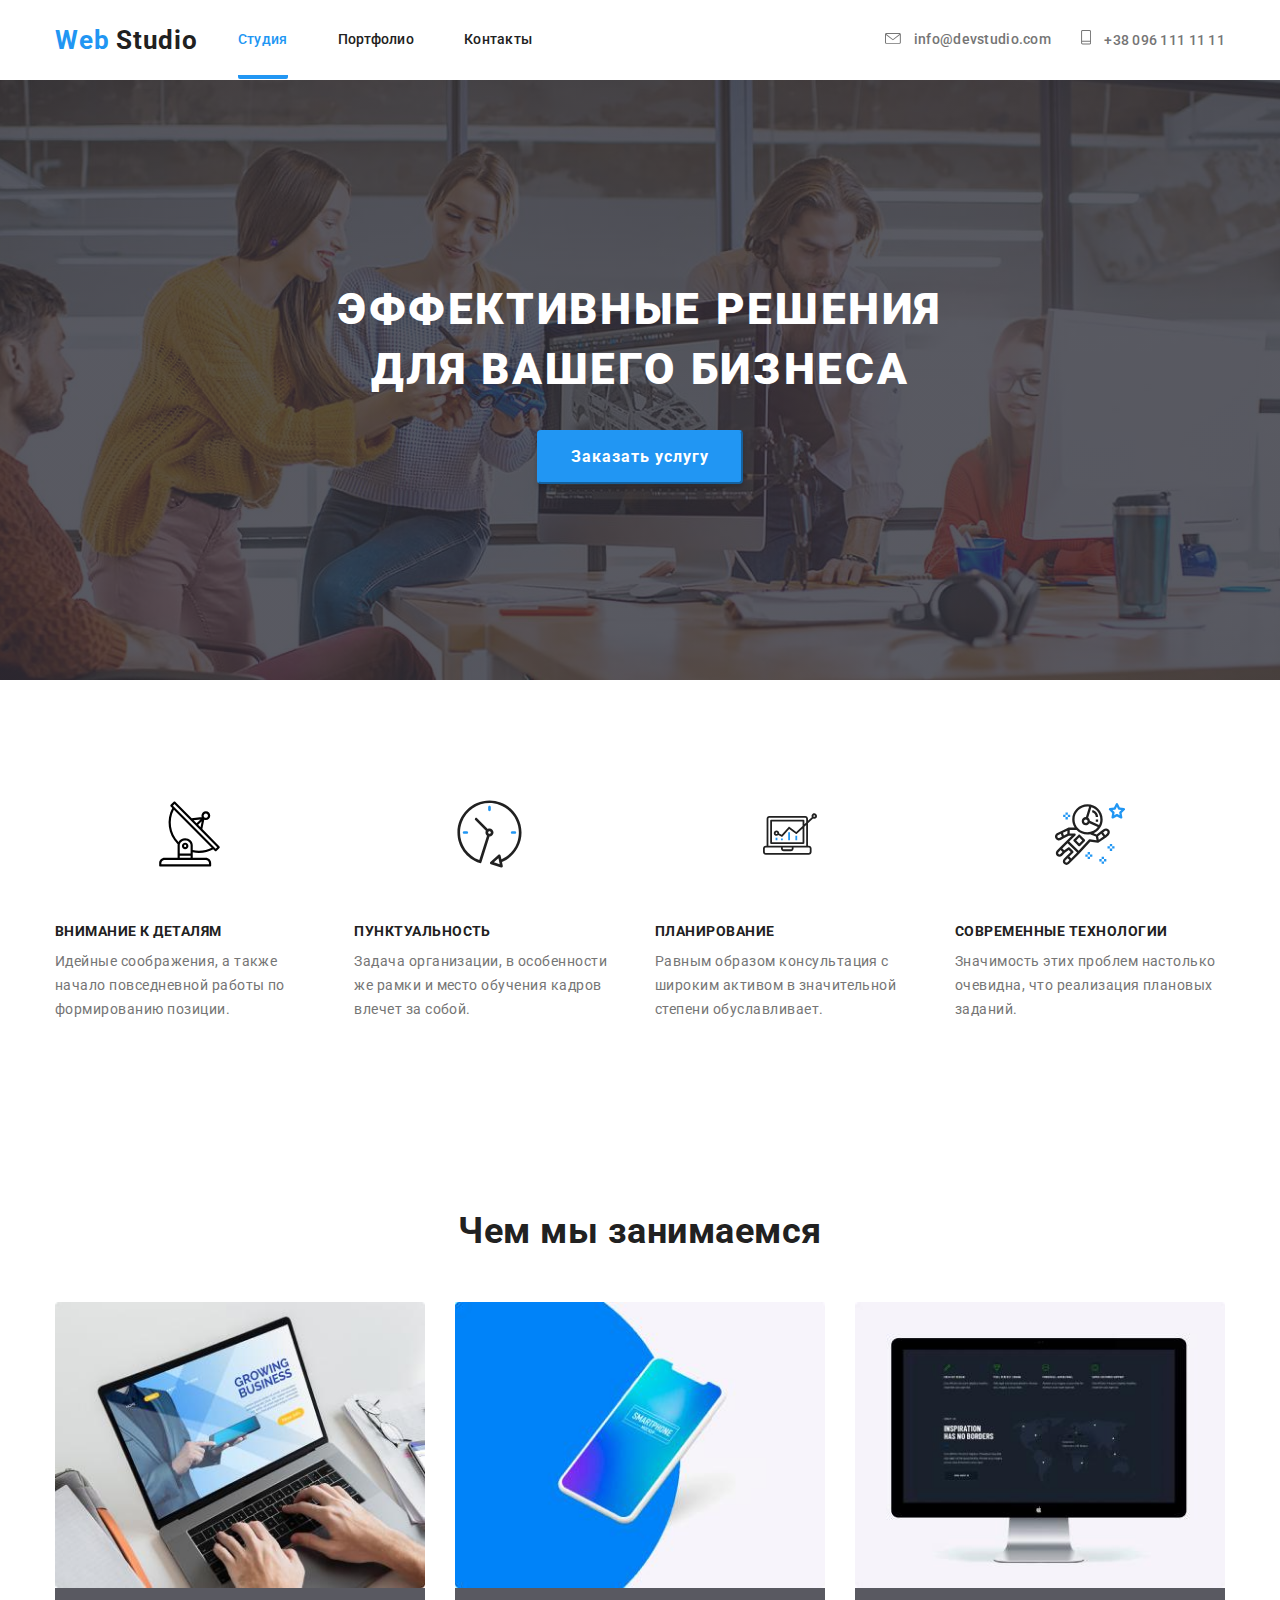
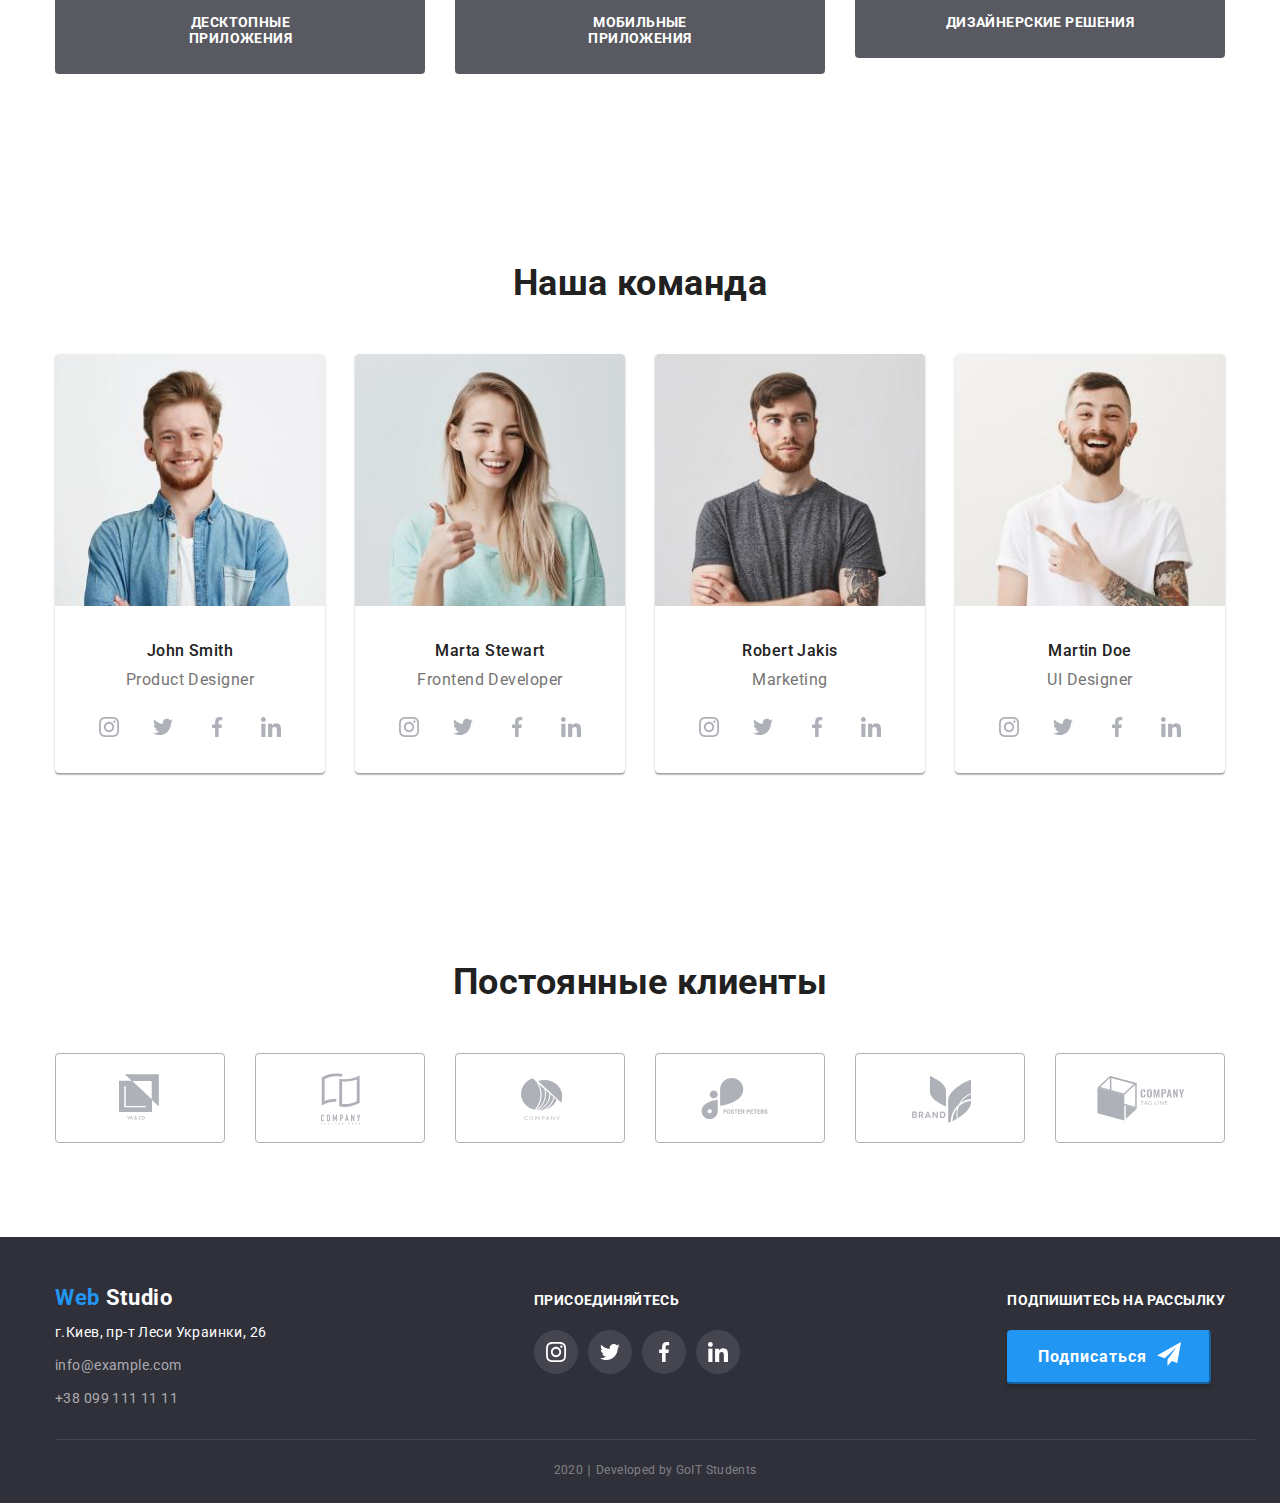
==== commit f895f324: "добавляет иконки спрайта для клиентов и исправляет мелкие ошибки" ====
--- a/index.html
+++ b/index.html
@@ -335,18 +335,19 @@
             </a>
           </li>
           <li class="client-box-item">
-            <a href="" class="client-link unnamed-client-href"></a>
+            <a href="" class="client-link unnamed-client-href">
               <svg class="client-link-logo unnamed-logo">
                 <use href="./images/symbol-defs.svg#icon-unnamed-company"></use>
               </svg>
             </a>
           </li>
           <li class="client-box-item">
-            <a href="" class="client-link foster-client-href"
-              >
-            <svg class="client-link-logo foster-logo">
-              <use href="./images/symbol-defs.svg#icon-foster-peters-logo"></use>
-            </svg>
+            <a href="" class="client-link foster-client-href">
+              <svg class="client-link-logo foster-logo">
+                <use
+                  href="./images/symbol-defs.svg#icon-foster-peters-logo"
+                ></use>
+              </svg>
             </a>
           </li>
           <li class="client-box-item">
@@ -357,8 +358,7 @@
             </a>
           </li>
           <li class="client-box-item">
-            <a href="" class="client-link rag-line-client-href"
-              >
+            <a href="" class="client-link rag-line-client-href">
               <svg class="client-link-logo rag-line-logo">
                 <use href="./images/symbol-defs.svg#icon-rag-line-logo"></use>
               </svg>
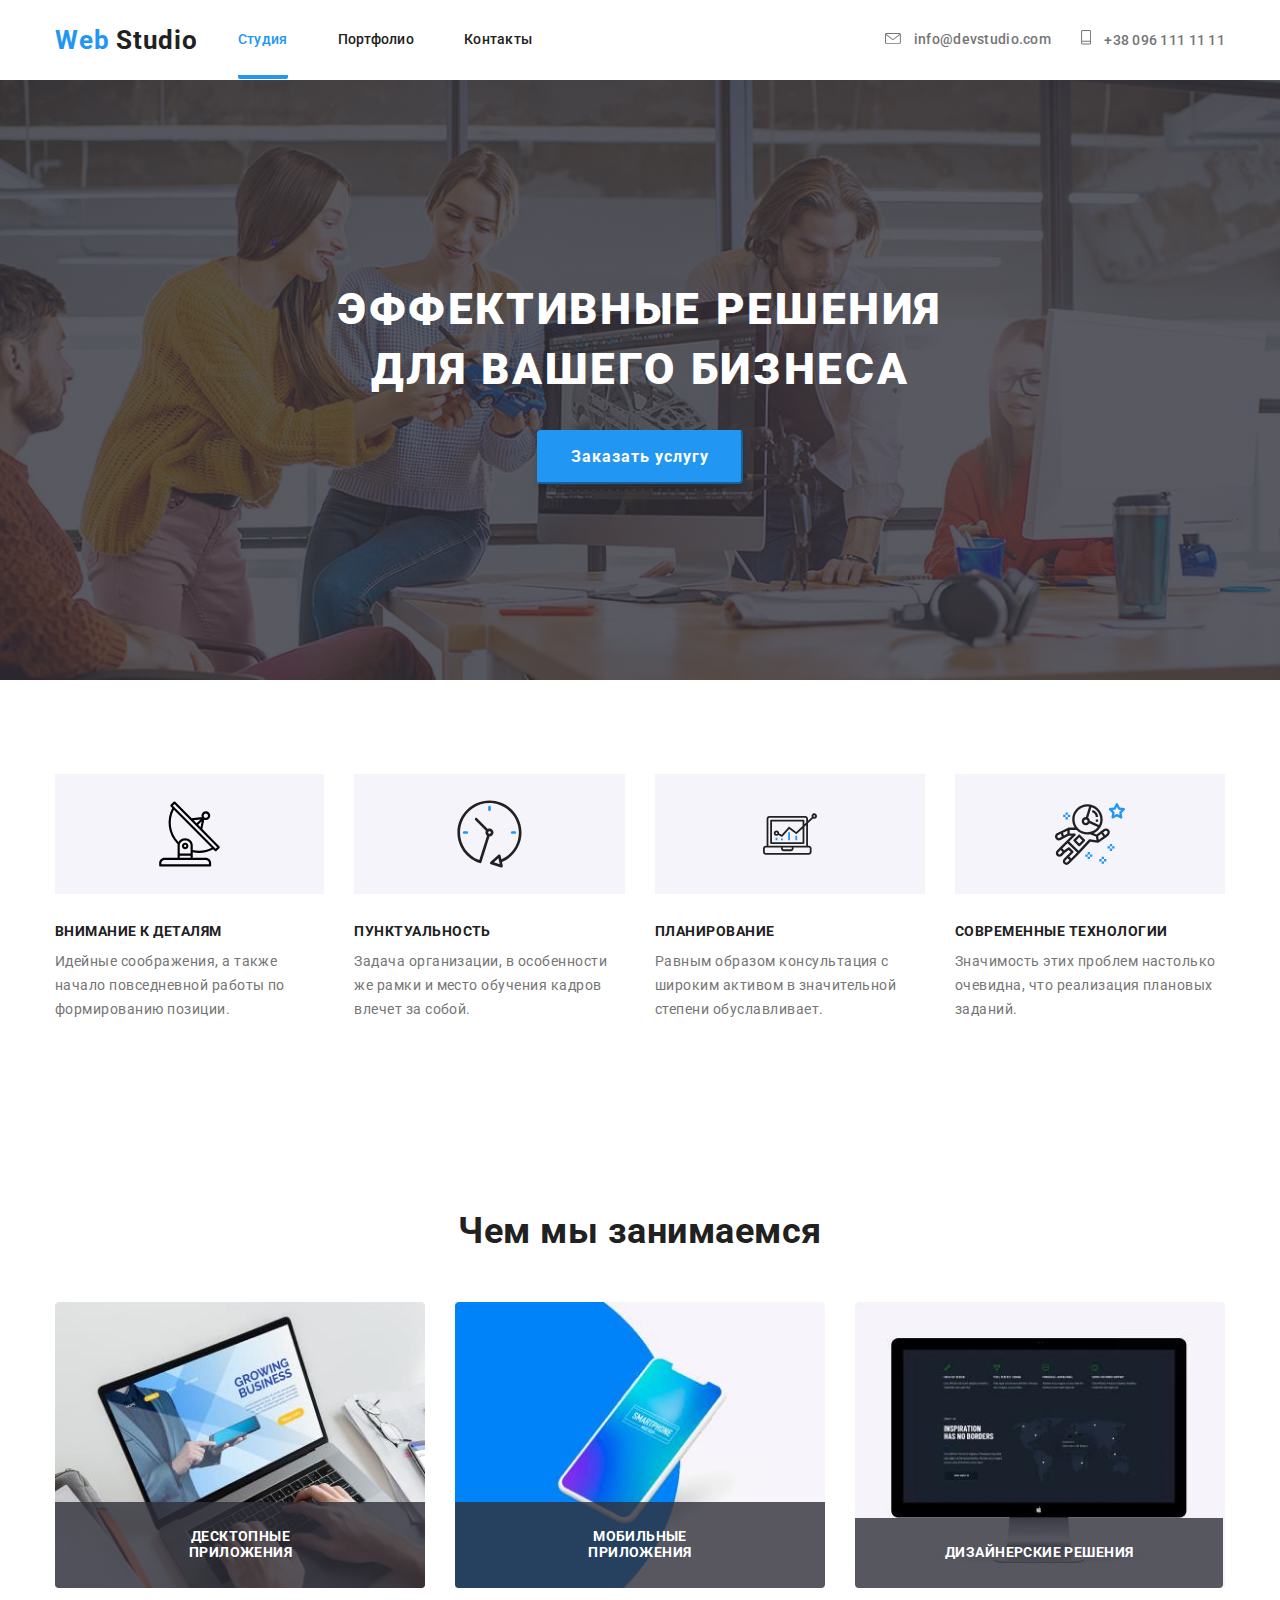
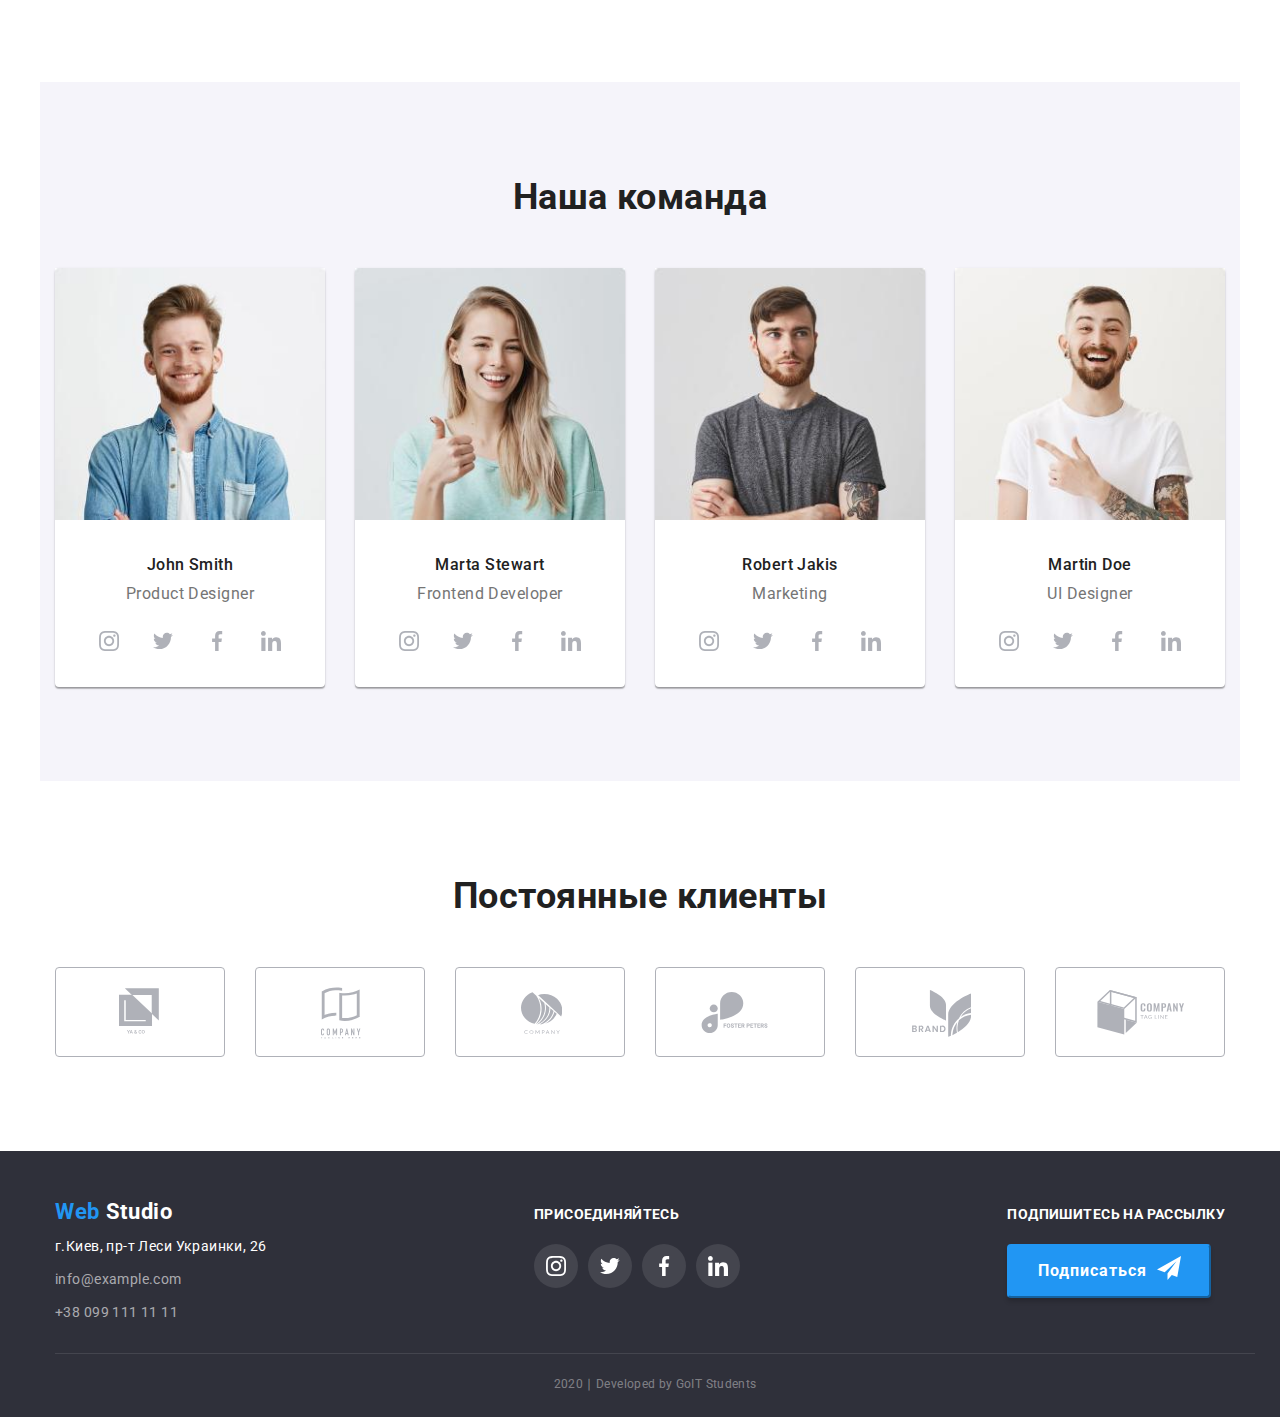
==== commit 2809d298: "добавляет эффект ховера с позиционированием элементов" ====
--- a/index.html
+++ b/index.html
@@ -123,33 +123,30 @@
         <h2 class="section-heading">Чем мы занимаемся</h2>
         <ul class="worklist">
           <li class="worklist-item">
-            <a href=""
-              ><img
-                src="./images/pc-user.jpg"
-                alt="пользователь за ноутбуком"
-                width="370"
-                class="our-work-img"
-            /></a>
+            <img
+              src="./images/pc-user.jpg"
+              alt="пользователь за ноутбуком"
+              width="370"
+              class="our-work-img"
+            />
             <h3 class="our-work-heading first">Десктопные приложения</h3>
           </li>
           <li class="worklist-item">
-            <a href=""
-              ><img
-                src="./images/smartphone.jpg"
-                alt="смартфон"
-                width="370"
-                class="our-work-img"
-            /></a>
+            <img
+              src="./images/smartphone.jpg"
+              alt="смартфон"
+              width="370"
+              class="our-work-img"
+            />
             <h3 class="our-work-heading second">Мобильные приложения</h3>
           </li>
           <li class="worklist-item">
-            <a href=""
-              ><img
-                src="./images/monitor-screen.jpg"
-                alt="экран компьютера"
-                width="370"
-                class="our-work-img"
-            /></a>
+            <img
+              src="./images/monitor-screen.jpg"
+              alt="экран компьютера"
+              width="370"
+              class="our-work-img"
+            />
             <h3 class="our-work-heading third">Дизайнерские решения</h3>
           </li>
         </ul>
@@ -158,11 +155,11 @@
       <section class="team-section section">
         <h2 class="section-heading">Наша команда</h2>
         <ul class="team-section-box">
-          <li>
+          <li class="team-section-box__item">
             <img
               src="./images/john-smith.jpg"
               alt="фото члена команды"
-              width="270px"
+              width="270"
             />
             <h3 class="team-member-name">John Smith</h3>
             <p class="team-member-position">Product Designer</p>
@@ -197,11 +194,11 @@
               </li>
             </ul>
           </li>
-          <li>
+          <li class="team-section-box__item">
             <img
               src="./images/marta-stewart.jpg"
               alt="фото члена команды"
-              width="270px"
+              width="270"
             />
             <h3 class="team-member-name">Marta Stewart</h3>
             <p class="team-member-position">Frontend Developer</p>
@@ -236,11 +233,11 @@
               </li>
             </ul>
           </li>
-          <li>
+          <li class="team-section-box__item">
             <img
               src="./images/robert-jakis.jpg"
               alt="фото члена команды"
-              width="270px"
+              width="270"
             />
             <h3 class="team-member-name">Robert Jakis</h3>
             <p class="team-member-position">Marketing</p>
@@ -275,11 +272,11 @@
               </li>
             </ul>
           </li>
-          <li>
+          <li class="team-section-box__item">
             <img
               src="./images/martin-doe.jpg"
               alt="фото члена команды"
-              width="270px"
+              width="270"
             />
             <h3 class="team-member-name">Martin Doe</h3>
             <p class="team-member-position">UI Designer</p>
--- a/css/style.css
+++ b/css/style.css
@@ -139,6 +139,7 @@
 .about-us-img-box {
   display: inline-flex;
   align-items: center;
+  background-color: var(--background-second-color);
 }
 .antenna-box {
   padding: 25px 102px;
@@ -194,6 +195,8 @@
   text-align: center;
 }
 .worklist-item {
+  position: relative;
+
   /* width: calc((100% - 60px) / 3); */
   border-radius: 4px;
 }
@@ -203,11 +206,18 @@
 }
 
 .our-work-heading {
+  position: absolute;
+  bottom: 0;
+
   color: var(--white);
   background: rgba(47, 48, 58, 0.8);
   border-bottom-left-radius: 4px;
   border-bottom-right-radius: 4px;
   letter-spacing: 0.03em;
+}
+
+.worklist-item__link {
+  position: ;
 }
 
 .our-work-heading.first {
@@ -237,6 +247,10 @@
   text-align: center;
 }
 
+.team-section {
+  background-color: var(--background-second-color);
+}
+
 .team-section-box {
   display: flex;
   padding-bottom: 94px;
@@ -254,6 +268,10 @@
 
 .team-section-box > li:not(:last-child) {
   margin-right: 30px;
+}
+
+.team-section-box__item {
+  background-color: #fff;
 }
 
 .social-links-box {
